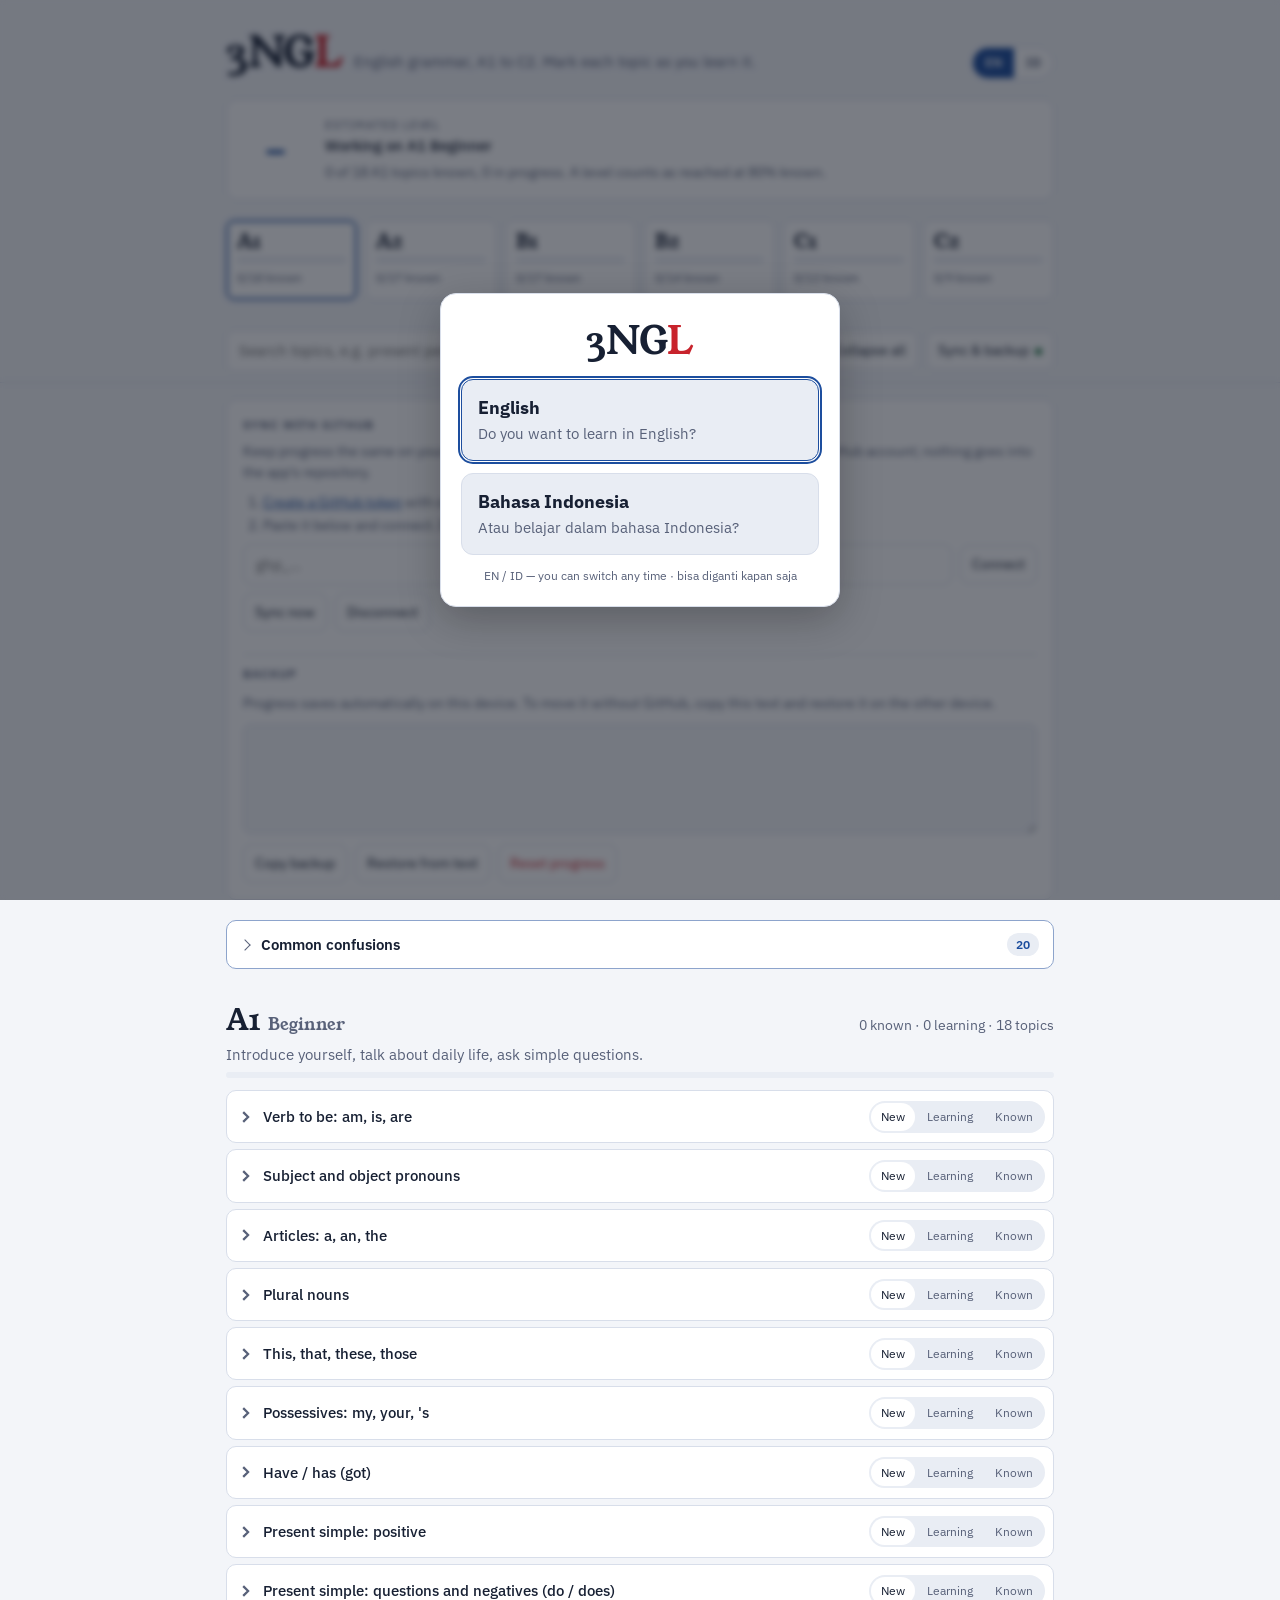
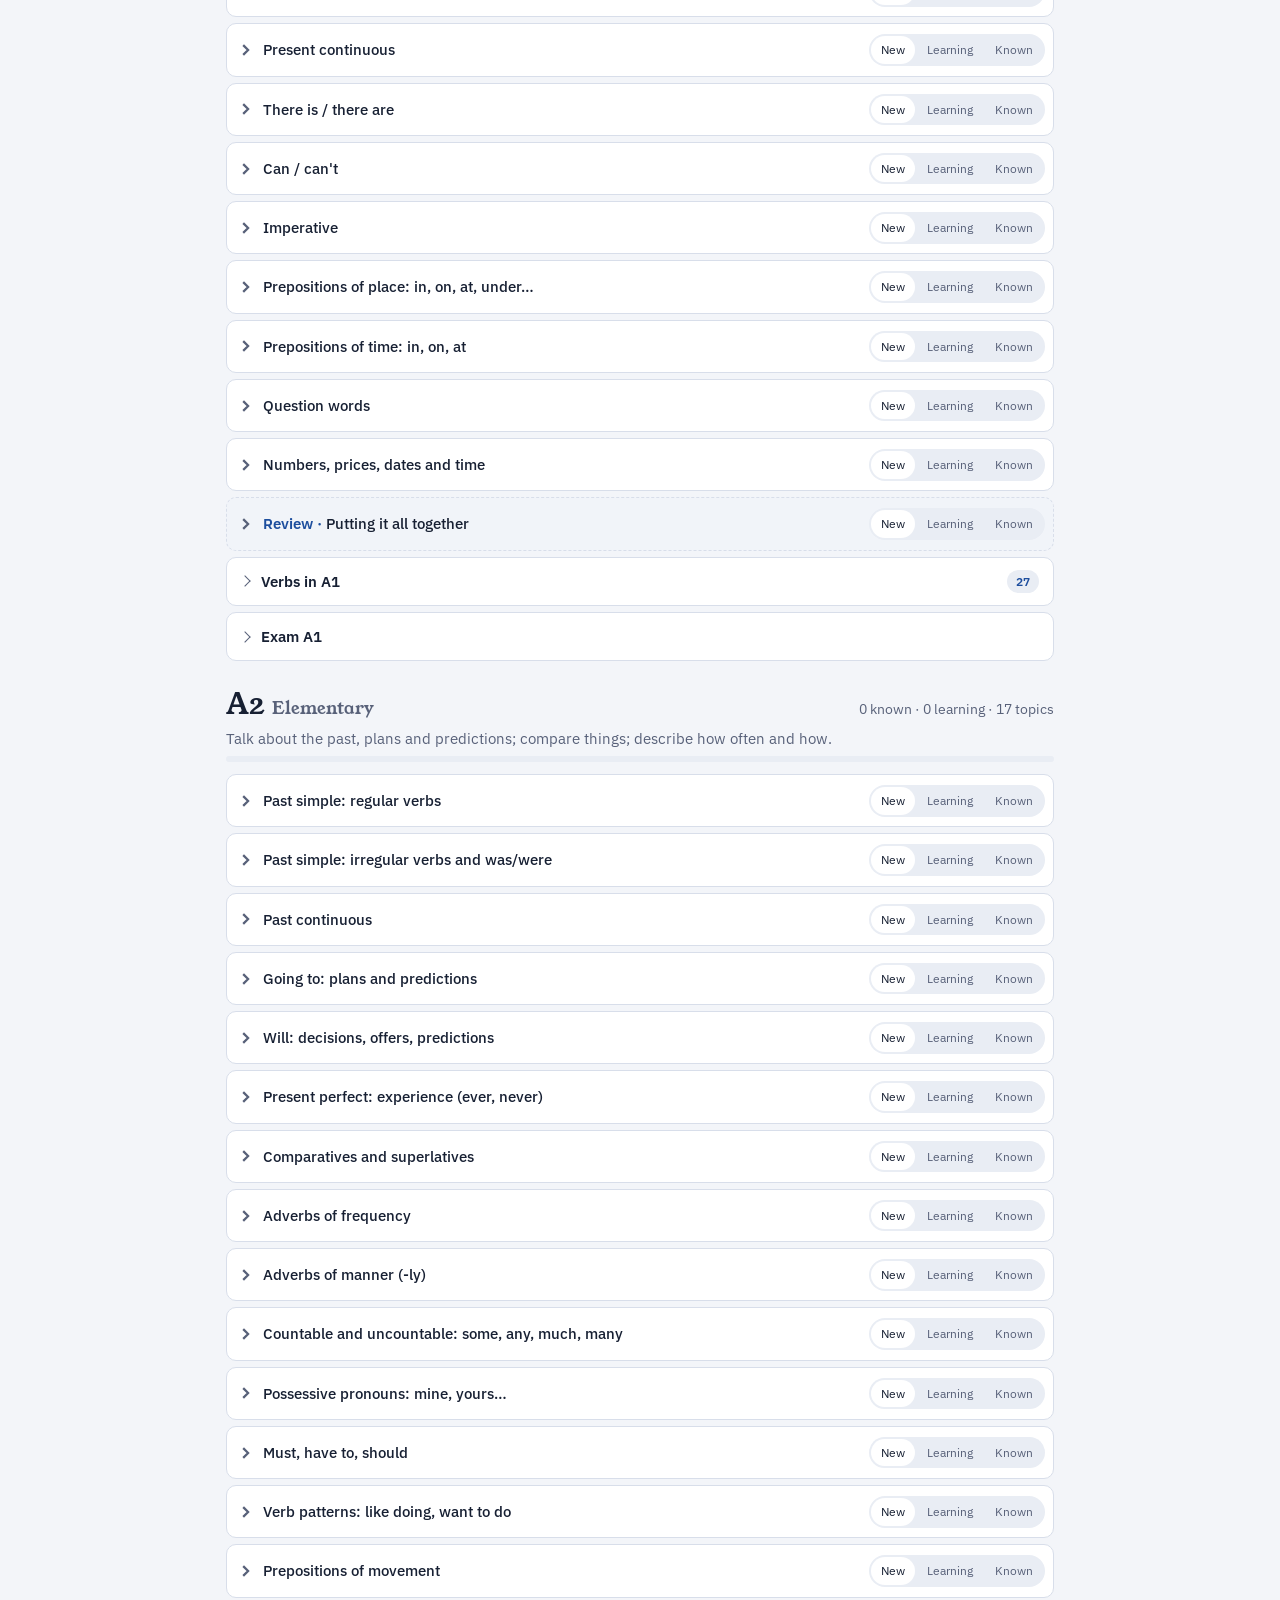
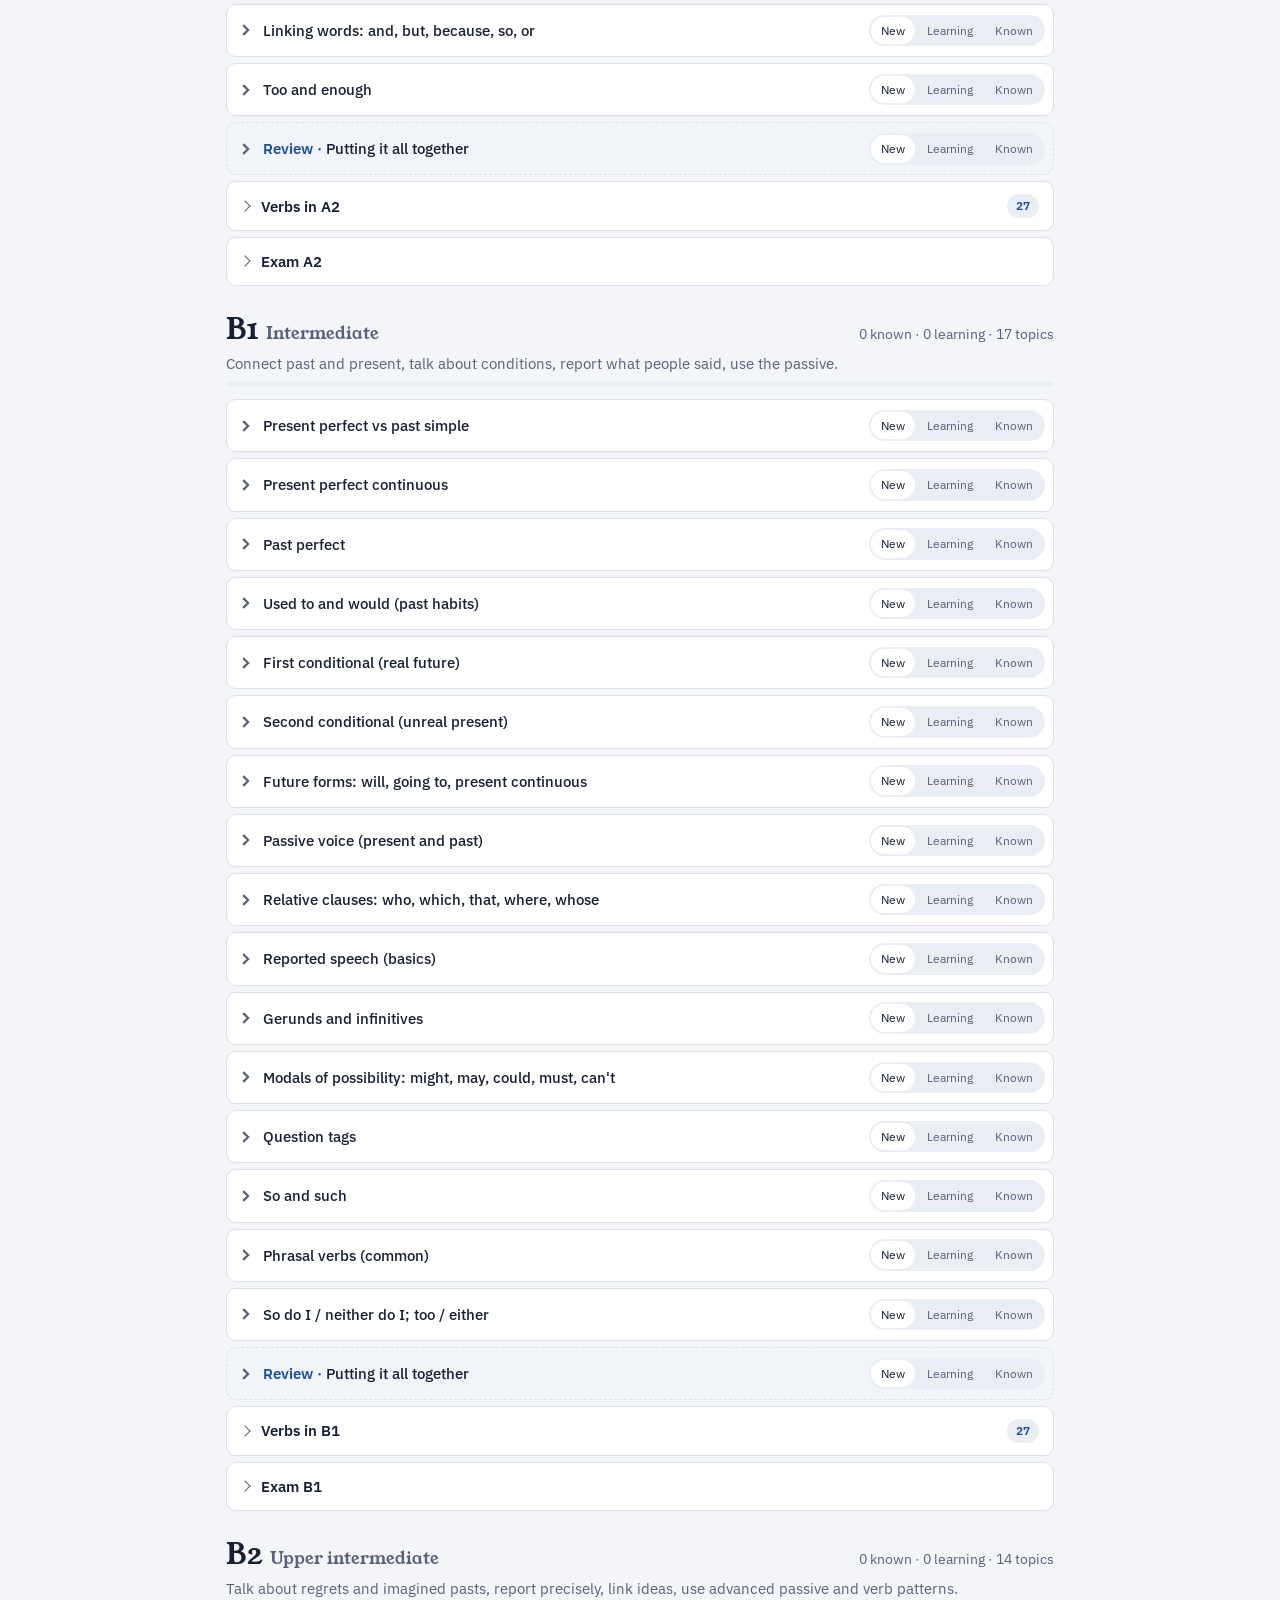
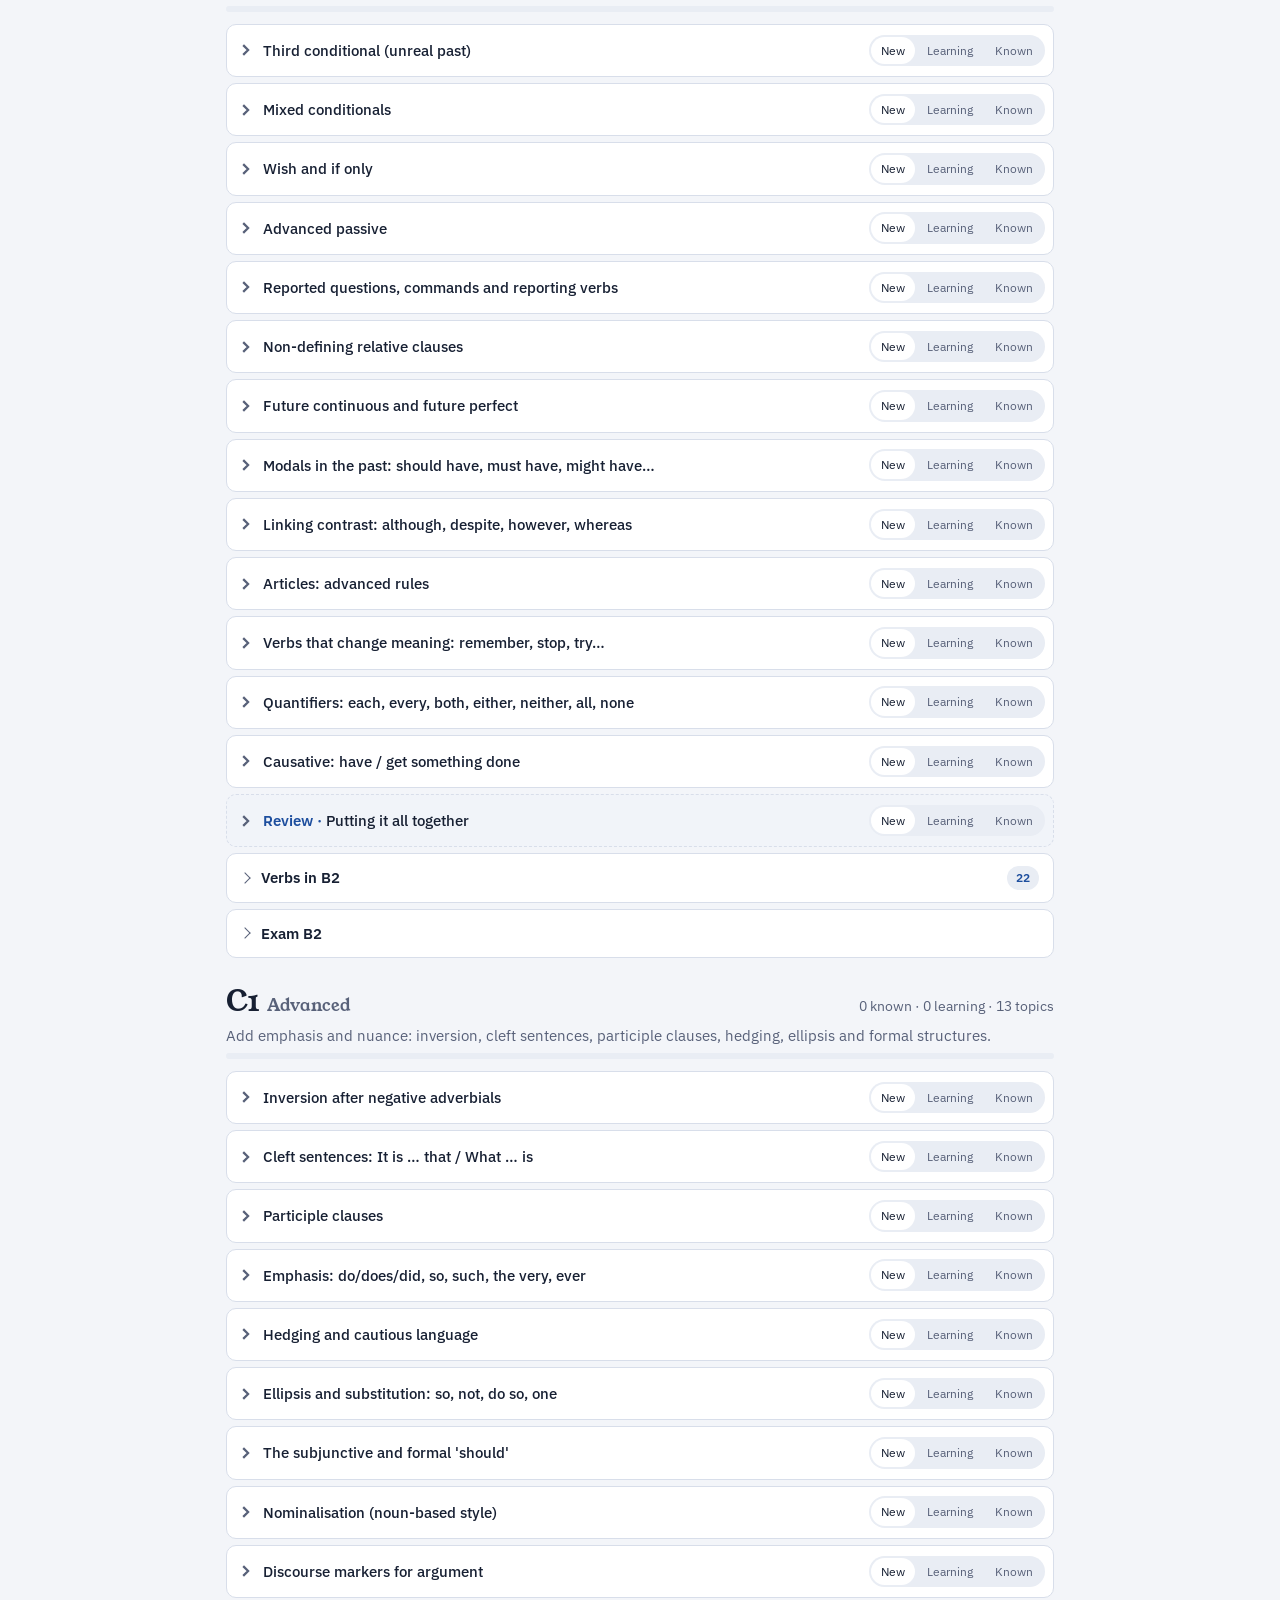
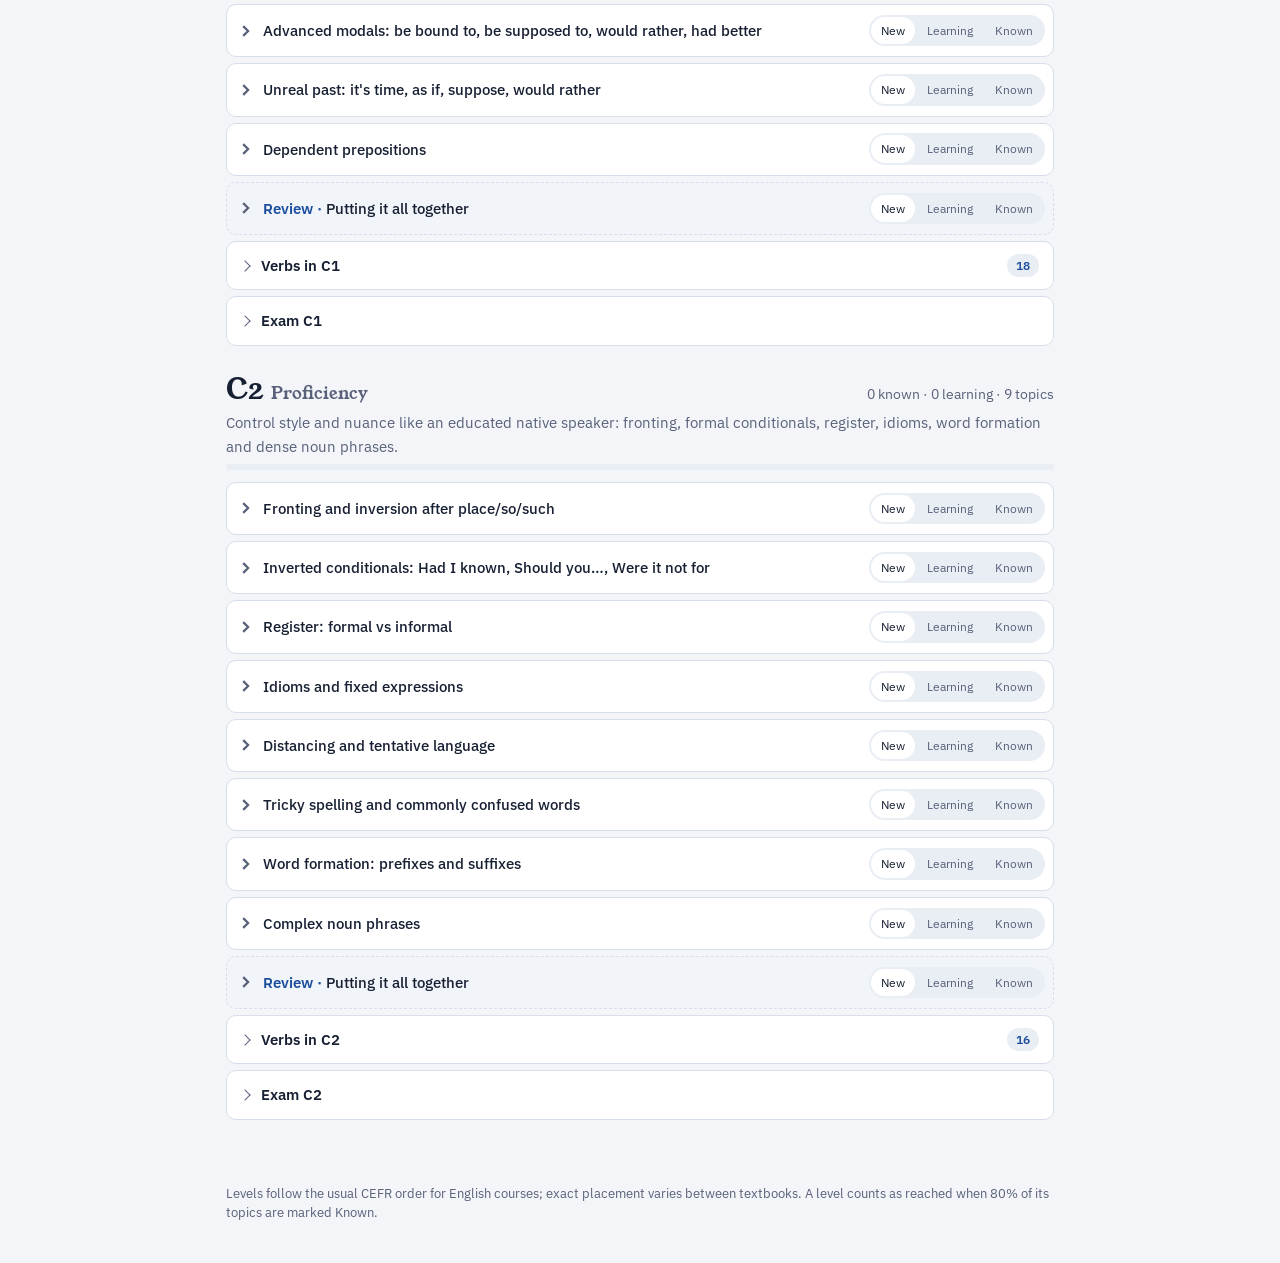
==== 3ngl/index.html @ bb5e3f08 "3NGL: home button, first-visit language choice Co-Authored-By: Claude Opus 5.5 <noreply@anthropic.co" ====
<!doctype html>
<html lang="en">
<head>
<meta charset="utf-8">
<meta name="viewport" content="width=device-width, initial-scale=1, viewport-fit=cover">
<title>3NGL</title>
<meta name="claude:viewport-fit-sides" content="cover">
<link rel="preconnect" href="https://fonts.googleapis.com">
<link rel="preconnect" href="https://fonts.gstatic.com" crossorigin>
<link rel="stylesheet" href="https://fonts.googleapis.com/css2?family=IBM+Plex+Mono:wght@400;500&family=IBM+Plex+Sans:wght@400;500;600&family=Young+Serif&display=swap">
<link rel="stylesheet" href="css/style.css">
<link rel="manifest" href="manifest.webmanifest">
<meta name="theme-color" content="#1d4e9e">
<link rel="icon" type="image/png" sizes="192x192" href="icons/icon-192.png">
<link rel="apple-touch-icon" href="icons/apple-touch-icon.png">
</head>
<body>
<!-- PAGE:START (everything up to PAGE:END is reused by tools/build_artifact.py) -->
<header class="wrap masthead">
  <a class="home" id="home" href="../" hidden><svg viewBox="0 0 16 16" aria-hidden="true"><path d="M10 3 5 8l5 5" fill="none" stroke="currentColor" stroke-width="1.8" stroke-linecap="round" stroke-linejoin="round"/></svg><span data-i18n="home">All apps</span></a>
  <div class="brand">
    <h1>3NG<span class="mark">L</span></h1>
    <p data-i18n="tagline">Czech grammar, A1 to C2. Mark each topic as you learn it.</p>
    <div class="lang" role="group" aria-label="Language / Bahasa">
      <button type="button" data-act="lang" data-v="en" aria-pressed="true" title="English">EN</button>
      <button type="button" data-act="lang" data-v="id" aria-pressed="false" title="Bahasa Indonesia">ID</button>
    </div>
  </div>
  <div class="estimate" aria-live="polite">
    <div class="big" id="est-big">–</div>
    <div><div class="label" data-i18n="estimated">Estimated level</div><div class="line" id="est-line"></div></div>
    <div class="sub" id="est-sub" style="color:var(--muted);font-size:.85rem"></div>
  </div>
  <nav class="levels" id="levels" aria-label="Levels"></nav>
</header>

<div class="toolbar">
  <div class="wrap">
    <input class="search" id="search" type="search" placeholder="Search topics, e.g. genitive, aby, půl" data-i18n-ph="search" aria-label="Search">
    <div class="filters" role="group" aria-label="Show">
      <button type="button" data-act="filter" data-v="all" aria-pressed="true" data-i18n="f_all">All</button>
      <button type="button" data-act="filter" data-v="new" aria-pressed="false" data-i18n="f_new">New</button>
      <button type="button" data-act="filter" data-v="learning" aria-pressed="false" data-i18n="f_learning">Learning</button>
      <button type="button" data-act="filter" data-v="known" aria-pressed="false" data-i18n="f_known">Known</button>
    </div>
    <button type="button" class="tool" data-act="expand-all" data-i18n="expand_all">Expand all</button>
    <button type="button" class="tool" data-act="collapse-all" data-i18n="collapse_all">Collapse all</button>
    <button type="button" class="tool" data-act="backup"><span data-i18n="sync_backup">Sync &amp; backup</span><span class="badge" id="sync-badge" hidden title="Syncing with GitHub"></span></button>
  </div>
</div>

<div class="wrap">
  <section class="backup" id="backup" hidden aria-label="Sync and backup">
    <div class="gist" id="gist">
      <h3 data-i18n="gist_h">Sync with GitHub</h3>
      <div id="gist-off">
        <p class="msg" data-i18n="gist_intro">Keep progress the same on your phone and computer. It's saved in a secret gist in your own GitHub account; nothing goes into the app's repository.</p>
        <ol class="msg steps">
          <li data-i18n-html="gist_step1"><a href="https://github.com/settings/tokens/new?scopes=gist&amp;description=C3KO%20sync" target="_blank" rel="noopener">Create a GitHub token</a> with only the <b>gist</b> box ticked, and copy it.</li>
          <li data-i18n="gist_step2">Paste it below and connect. Do this once on each device.</li>
        </ol>
        <div class="row">
          <input class="search" id="gist-token" type="password" autocomplete="off" spellcheck="false" placeholder="ghp_…" aria-label="GitHub token">
          <button type="button" class="tool" data-act="gist-connect" data-i18n="connect">Connect</button>
        </div>
      </div>
      <div id="gist-on" class="row" hidden>
        <button type="button" class="tool" data-act="gist-sync" data-i18n="sync_now">Sync now</button>
        <button type="button" class="tool" data-act="gist-disconnect" data-i18n="disconnect">Disconnect</button>
      </div>
      <p class="msg" id="gist-status" role="status"></p>
    </div>
    <h3 data-i18n="backup_h">Backup</h3>
    <p class="msg" style="margin:0" id="backup-intro">Progress saves automatically on this device. To move it without GitHub, copy this text and restore it on the other device.</p>
    <textarea id="backup-text" aria-label="Backup text" spellcheck="false"></textarea>
    <div class="row">
      <button type="button" class="tool" data-act="copy" data-i18n="copy">Copy backup</button>
      <button type="button" class="tool" data-act="restore" data-i18n="restore">Restore from text</button>
      <button type="button" class="tool danger" data-act="reset" data-i18n="reset">Reset progress</button>
      <span class="msg" id="backup-msg" role="status"></span>
    </div>
  </section>
</div>

<div class="wrap"><section id="faq" aria-label="FAQ"></section></div>

<main class="wrap" id="main"></main>

<button type="button" id="syncfab" class="syncfab" data-act="syncfab" hidden aria-live="polite"></button>

<footer class="wrap" data-i18n="footer">
  Levels follow the usual CEFR order for Czech courses; exact placement varies between textbooks.
  A level counts as reached when 80% of its topics are marked Known.
</footer>
<!-- PAGE:END -->
<script src="js/edition.js"></script>
<script src="js/data.js"></script>
<script src="js/reviews.js"></script>
<script src="js/lang-id.js"></script>
<script src="js/faq.js"></script>
<script src="js/words.js"></script>
<script src="js/exam-a1.js"></script>
<script src="js/exam-a2.js"></script>
<script src="js/exam-b1.js"></script>
<script src="js/exam-b2.js"></script>
<script src="js/exam-c1.js"></script>
<script src="js/exam-c2.js"></script>
<script src="js/app.js"></script>
</body>
</html>
---- 3ngl/css/style.css ----
/* Layout: one reading column; sticky toolbar; level sections stack, topics are rows that expand in place. */
:root {
  --bg: #f3f5f9;
  --surface: #ffffff;
  --surface-2: #e9edf4;
  --ink: #172033;
  --muted: #586179;
  --line: #d8deea;
  --accent: #1d4e9e;
  --hacek: #c8232c;
  --learning: #a76a12;
  --learning-bg: #fbf0dc;
  --known: #26794c;
  --known-bg: #def2e6;
  --font-display: "Young Serif", Georgia, "Times New Roman", serif;
  --font-body: "IBM Plex Sans", system-ui, -apple-system, "Segoe UI", sans-serif;
  --font-mono: "IBM Plex Mono", ui-monospace, "SFMono-Regular", Menlo, monospace;
  --radius: 10px;
  --p0: #1d4e9e; --p1: #b0442c; --p2: #2d7a4f; --p3: #7a4bb0; --p4: #a26a0e;
}
@media (prefers-color-scheme: dark) {
  :root:not([data-theme="light"]) {
    --bg: #0e1320; --surface: #161d2c; --surface-2: #1f2839; --ink: #e5e9f2; --muted: #9aa4b9;
    --line: #2a3448; --accent: #86acf0; --hacek: #f0727a; --learning: #e5b45a; --learning-bg: #3a2e15;
    --known: #63c48f; --known-bg: #173526; --p0: #8db1f2; --p1: #f08a72; --p2: #6fcf98; --p3: #c09cf2; --p4: #e7b45c; color-scheme: dark;
  }
}
:root[data-theme="dark"] {
  --bg: #0e1320; --surface: #161d2c; --surface-2: #1f2839; --ink: #e5e9f2; --muted: #9aa4b9;
  --line: #2a3448; --accent: #86acf0; --hacek: #f0727a; --learning: #e5b45a; --learning-bg: #3a2e15;
  --known: #63c48f; --known-bg: #173526; --p0: #8db1f2; --p1: #f08a72; --p2: #6fcf98; --p3: #c09cf2; --p4: #e7b45c; color-scheme: dark;
}

* { box-sizing: border-box; }
body {
  margin: 0;
  background: var(--bg);
  color: var(--ink);
  font: 15px/1.55 var(--font-body);
  -webkit-font-smoothing: antialiased;
}
body::before {
  content: ""; position: fixed; inset: 0 0 auto; height: env(safe-area-inset-top, 0px);
  z-index: 10; background: var(--bg);
}
.wrap {
  max-width: 860px;
  margin: 0 auto;
  padding-left: max(16px, env(safe-area-inset-left, 0px));
  padding-right: max(16px, env(safe-area-inset-right, 0px));
}
button, input, textarea { font: inherit; color: inherit; }
button { cursor: pointer; }
:focus-visible { outline: 2px solid var(--accent); outline-offset: 2px; }

/* Header */
.masthead { padding-block: 32px 20px; display: grid; gap: 20px; }
.brand { display: flex; align-items: baseline; gap: 12px; flex-wrap: wrap; }
.brand h1 {
  font-family: var(--font-display); font-weight: 400; font-size: 2.6rem; line-height: 1; margin: 0;
  letter-spacing: -0.01em;
}
.brand h1 .mark { color: var(--hacek); }
.brand p { margin: 0; color: var(--muted); }

.estimate {
  display: grid; grid-template-columns: auto 1fr; gap: 4px 20px; align-items: center;
  background: var(--surface); border: 1px solid var(--line); border-radius: var(--radius); padding: 16px 18px;
}
.estimate .big {
  grid-row: span 2; font-family: var(--font-display); font-size: 2.6rem; line-height: 1; color: var(--accent);
  min-width: 2.4ch; text-align: center;
}
.estimate .label { font-size: 0.75rem; text-transform: uppercase; letter-spacing: 0.08em; color: var(--muted); }
.estimate .line { font-weight: 500; }

.levels { display: grid; grid-template-columns: repeat(6, minmax(0, 1fr)); gap: 8px; }
.chip {
  display: grid; gap: 6px; padding: 10px 10px 12px; text-decoration: none; color: inherit;
  background: var(--surface); border: 1px solid var(--line); border-radius: 8px;
}
.chip:hover { border-color: var(--accent); }
.chip b { font-family: var(--font-display); font-weight: 400; font-size: 1.25rem; line-height: 1; }
.chip small { color: var(--muted); font-size: 0.75rem; font-variant-numeric: tabular-nums; }
.chip.current { border-color: var(--accent); box-shadow: inset 0 0 0 1px var(--accent); }

.bar { display: flex; height: 6px; border-radius: 3px; overflow: hidden; background: var(--surface-2); }
.bar i { display: block; height: 100%; }
.bar .k { background: var(--known); }
.bar .l { background: var(--learning); }

/* Toolbar */
.toolbar {
  position: sticky; top: env(safe-area-inset-top, 0px); z-index: 5; background: var(--bg);
  padding-block: 10px; border-bottom: 1px solid var(--line);
}
.toolbar .wrap { display: flex; gap: 8px; flex-wrap: wrap; align-items: center; }
.search {
  flex: 1 1 200px; min-width: 0; padding: 8px 12px; border: 1px solid var(--line); border-radius: 8px;
  background: var(--surface);
}
.filters { display: flex; border: 1px solid var(--line); border-radius: 8px; overflow: hidden; background: var(--surface); }
.filters button { border: 0; background: none; padding: 8px 11px; font-size: 0.85rem; color: var(--muted); }
.filters button[aria-pressed="true"] { background: var(--accent); color: var(--bg); }
.tool {
  border: 1px solid var(--line); background: var(--surface); border-radius: 8px; padding: 8px 11px; font-size: 0.85rem;
}
.tool:hover { border-color: var(--accent); }

/* Backup panel */
.backup {
  margin-top: 16px; background: var(--surface); border: 1px solid var(--line); border-radius: var(--radius);
  padding: 16px; display: grid; gap: 10px;
}
.backup textarea {
  width: 100%; min-height: 110px; font: 12px/1.4 var(--font-mono); padding: 10px; border-radius: 8px;
  border: 1px solid var(--line); background: var(--bg); resize: vertical;
}
.backup .row { display: flex; gap: 8px; flex-wrap: wrap; align-items: center; }
.backup .msg { color: var(--muted); font-size: 0.85rem; }
.danger { color: var(--hacek); }
.backup h3 {
  margin: 0; font-size: 0.72rem; letter-spacing: 0.08em; text-transform: uppercase; color: var(--muted); font-weight: 600;
}
.gist { display: grid; gap: 8px; padding-bottom: 14px; border-bottom: 1px solid var(--line); }
.gist #gist-off { display: grid; gap: 8px; }
.gist #gist-off[hidden] { display: none; }
.gist p { margin: 0; }
.gist .search { flex: 1 1 220px; }
.steps { margin: 0; padding-left: 20px; display: grid; gap: 2px; }
.steps a { color: var(--accent); }
.badge {
  display: inline-block; width: 7px; height: 7px; border-radius: 50%; background: var(--known);
  margin-left: 6px; vertical-align: middle;
}

/* Level sections */
main { padding-block: 8px 64px; }
.level { padding-top: 28px; scroll-margin-top: 70px; }
.level-head { display: grid; gap: 6px; margin-bottom: 12px; }
.level-head .title { display: flex; align-items: baseline; gap: 10px; flex-wrap: wrap; }
.level-head h2 { font-family: var(--font-display); font-weight: 400; font-size: 1.8rem; margin: 0; line-height: 1.1; }
.level-head h2 span { color: var(--muted); font-size: 1.05rem; }
.level-head .count { margin-left: auto; color: var(--muted); font-size: 0.85rem; font-variant-numeric: tabular-nums; }
.level-head p { margin: 0; color: var(--muted); }

.topics { list-style: none; margin: 0; padding: 0; display: grid; gap: 6px; }
.topic { background: var(--surface); border: 1px solid var(--line); border-radius: var(--radius); }
.topic[data-s="1"] { border-left: 3px solid var(--learning); }
.topic[data-s="2"] { border-left: 3px solid var(--known); }
.topic-row { display: flex; align-items: center; gap: 8px; padding: 6px 8px 6px 4px; flex-wrap: wrap; }
.expand {
  flex: 1 1 260px; min-width: 0; display: flex; align-items: center; gap: 10px; text-align: left;
  background: none; border: 0; padding: 8px 8px; font-weight: 500;
}
.expand .chev { flex: none; width: 14px; color: var(--muted); transition: transform .15s; }
.expand[aria-expanded="true"] .chev { transform: rotate(90deg); }
.expand .t { min-width: 0; }
.has-note { color: var(--accent); font-size: 0.75rem; font-weight: 400; margin-left: 6px; }

.status { display: flex; gap: 2px; background: var(--surface-2); border-radius: 999px; padding: 2px; margin-left: auto; }
.status button {
  border: 0; background: none; border-radius: 999px; padding: 4px 10px; font-size: 0.78rem; color: var(--muted);
}
.status button[aria-pressed="true"][data-v="0"] { background: var(--surface); color: var(--ink); }
.status button[aria-pressed="true"][data-v="1"] { background: var(--learning-bg); color: var(--learning); font-weight: 600; }
.status button[aria-pressed="true"][data-v="2"] { background: var(--known-bg); color: var(--known); font-weight: 600; }

.panel { padding: 4px 18px 18px 40px; display: grid; gap: 14px; }
.panel h3 {
  margin: 0 0 4px; font-size: 0.72rem; letter-spacing: 0.08em; text-transform: uppercase; color: var(--muted); font-weight: 600;
}
.panel p { margin: 0; max-width: 65ch; }
.pattern {
  margin: 0; padding: 12px 14px; background: var(--surface-2); border-radius: 8px; overflow-x: auto;
  font: 13px/1.6 var(--font-mono); white-space: pre;
}
.patterns { display: grid; gap: 14px; }
.ptable { margin: 0; display: grid; gap: 6px; min-width: 0; }
.ptable figcaption {
  font-size: 0.72rem; letter-spacing: 0.08em; text-transform: uppercase; color: var(--muted); font-weight: 600;
}
.ptable .scroll { overflow-x: auto; border: 1px solid var(--line); border-radius: 8px; }
.ptable table { border-collapse: collapse; width: 100%; font-size: 0.92rem; }
.ptable thead th {
  background: var(--surface-2); text-align: left; font-weight: 600; font-size: 0.78rem; color: var(--muted);
  padding: 8px 12px; white-space: nowrap;
}
.ptable tbody th, .ptable td { padding: 8px 12px; text-align: left; vertical-align: top; border-top: 1px solid var(--line); }
.ptable tbody th { font-weight: 500; color: var(--muted); white-space: nowrap; }
.ptable tbody tr:nth-child(even) { background: color-mix(in srgb, var(--surface-2) 45%, transparent); }
.ptable .end {
  color: var(--hacek); font-weight: 700; background: color-mix(in srgb, var(--hacek) 10%, transparent);
  border-radius: 3px; padding: 0 1px;
}
.ptable .arr { color: var(--muted); padding: 0 2px; }
.sr { position: absolute; width: 1px; height: 1px; overflow: hidden; clip: rect(0 0 0 0); white-space: nowrap; }
.pnote { margin: 0; color: var(--muted); font-size: 0.85rem; }
.examples { display: grid; grid-template-columns: minmax(0, 1fr) minmax(0, 1fr); gap: 4px 18px; margin: 0; }
.examples dt { font-weight: 600; }
.examples dd { margin: 0; color: var(--muted); }
.tip { border-left: 3px solid var(--hacek); padding: 2px 0 2px 12px; max-width: 65ch; }
.notes textarea {
  width: 100%; min-height: 70px; padding: 10px; border-radius: 8px; border: 1px solid var(--line);
  background: var(--bg); resize: vertical;
}
.empty { color: var(--muted); padding: 24px 0; }
footer { color: var(--muted); font-size: 0.8rem; padding-block: 0 40px; }

@media (max-width: 640px) {
  .brand h1 { font-size: 2.1rem; }
  .levels { grid-template-columns: repeat(3, minmax(0, 1fr)); }
  .panel { padding: 4px 14px 16px; }
  .examples { grid-template-columns: 1fr; }
  .examples dd { margin-bottom: 8px; }
  .status { margin-left: 30px; }
}
@media (prefers-reduced-motion: reduce) { * { transition: none !important; } }

/* Review lessons */
.topic { scroll-margin-top: 72px; }
.topic.review { background: color-mix(in srgb, var(--accent) 6%, var(--surface)); border-style: dashed; }
.topic.review .rv { color: var(--accent); font-weight: 600; }
.sentences { list-style: none; margin: 0; padding: 0; display: grid; gap: 18px; counter-reset: sent; }
.sentence {
  counter-increment: sent; display: grid; gap: 8px; padding: 14px 16px; border: 1px solid var(--line);
  border-radius: 8px; background: var(--surface);
}
.sentence .line { margin: 0; font-size: 1.15rem; line-height: 2; font-weight: 500; }
.sentence .line::before { content: counter(sent) ". "; color: var(--muted); font-weight: 400; font-size: 0.95rem; }
.sentence .en { margin: -4px 0 4px; color: var(--muted); font-style: italic; }
.part { border-bottom: 3px solid currentColor; padding-bottom: 1px; white-space: nowrap; }
.part sup { font-size: 0.62rem; font-weight: 700; margin-left: 2px; }
.c0 { --pc: var(--p0); } .c1 { --pc: var(--p1); } .c2 { --pc: var(--p2); } .c3 { --pc: var(--p3); } .c4 { --pc: var(--p4); }
.part { color: var(--pc); }
.parts { list-style: none; margin: 0; padding: 0; display: grid; gap: 6px; }
.parts li { display: grid; grid-template-columns: 24px minmax(0, 1fr); gap: 10px; align-items: start; }
.parts .num {
  width: 22px; height: 22px; border-radius: 50%; background: var(--pc); color: var(--surface);
  display: grid; place-items: center; font-size: 0.72rem; font-weight: 700; margin-top: 1px;
}
.parts .pt { display: flex; flex-wrap: wrap; gap: 2px 10px; align-items: baseline; min-width: 0; }
.parts .pt b { color: var(--pc); }
.parts .pt span { color: var(--ink); }
.goto {
  border: 0; background: none; padding: 0; color: var(--accent); font-size: 0.82rem;
  text-decoration: underline; text-underline-offset: 2px;
}
@media (max-width: 640px) { .part { white-space: normal; } }

/* Language switch */
.brand .lang { margin-left: auto; display: flex; border: 1px solid var(--line); border-radius: 999px; overflow: hidden; background: var(--surface); }
.brand .lang button { border: 0; background: none; padding: 5px 12px; font-size: 0.8rem; font-weight: 600; color: var(--muted); }
.brand .lang button[aria-pressed="true"] { background: var(--accent); color: var(--bg); }
@media (max-width: 640px) {
  .toolbar { position: static; }
  .topic { scroll-margin-top: 8px; }
  .level { scroll-margin-top: 8px; }
}

/* Extras: FAQ, words, exam (collapsible boxes) */
#faq { margin-top: 20px; }
.extras { display: grid; gap: 6px; margin-top: 6px; }
.xbox { background: var(--surface); border: 1px solid var(--line); border-radius: var(--radius); }
.xbox > summary {
  list-style: none; cursor: pointer; display: flex; align-items: center; gap: 10px; padding: 12px 14px; font-weight: 600;
}
.xbox > summary::-webkit-details-marker { display: none; }
.xbox > summary::before {
  content: ""; width: 7px; height: 7px; border-right: 1.6px solid var(--muted); border-bottom: 1.6px solid var(--muted);
  transform: rotate(-45deg); transition: transform .15s; flex: none; margin-right: 2px;
}
.xbox[open] > summary::before { transform: rotate(45deg); }
.xbox .xt { min-width: 0; }
.xbox .xn {
  margin-left: auto; font-size: 0.78rem; font-weight: 600; color: var(--accent); background: var(--surface-2);
  border-radius: 999px; padding: 2px 9px; font-variant-numeric: tabular-nums;
}
.xbox > :not(summary) { margin-left: 16px; margin-right: 16px; }
.xbox > :last-child { margin-bottom: 16px; }
.xintro { color: var(--muted); font-size: 0.88rem; margin: 0 0 10px; max-width: 70ch; }
.faqbox { border-color: color-mix(in srgb, var(--accent) 40%, var(--line)); }
.faq-item { border-top: 1px solid var(--line); }
.faq-item > summary { cursor: pointer; padding: 10px 0; font-weight: 500; }
.faq-body { display: grid; gap: 8px; padding-bottom: 12px; }
.faq-body p { margin: 0; max-width: 70ch; }
.faq-ex { list-style: none; margin: 0; padding: 0; display: grid; gap: 6px; }
.faq-ex li { display: grid; gap: 2px; padding: 8px 12px; background: var(--surface-2); border-radius: 8px; }
.faq-ex b { font-weight: 600; }
.faq-ex b .end, .faq-body .end {
  color: var(--hacek); font-weight: 700; background: color-mix(in srgb, var(--hacek) 10%, transparent); border-radius: 3px; padding: 0 1px;
}
.faq-ex span { color: var(--muted); font-size: 0.88rem; }
.faq-links { margin: 0; font-size: 0.85rem; color: var(--muted); }
.wgroup { margin-bottom: 14px; }
.wgroup .wg { font-family: var(--font-display); font-weight: 400; font-size: 1.25rem; margin: 6px 0 4px; }
.wgroup h4 { margin: 8px 0 6px; font-size: 0.72rem; letter-spacing: 0.08em; text-transform: uppercase; color: var(--muted); }
.scroll { overflow-x: auto; }
table.words { border-collapse: collapse; width: 100%; font-size: 0.88rem; border: 1px solid var(--line); border-radius: 8px; }
table.words th, table.words td { text-align: left; padding: 6px 10px; border-top: 1px solid var(--line); vertical-align: top; }
table.words thead th { background: var(--surface-2); color: var(--muted); font-size: 0.75rem; font-weight: 600; white-space: nowrap; border-top: 0; }
table.words tbody th { font-weight: 600; white-space: nowrap; }
table.words td:nth-child(2), table.words td:nth-child(3), table.words td:nth-child(4) { white-space: nowrap; }
table.words .wnote { color: var(--muted); font-size: 0.82rem; }
.tool.primary { background: var(--accent); color: var(--bg); border-color: var(--accent); font-weight: 600; }
.questions { margin: 0 0 12px; padding: 0; list-style: none; display: grid; gap: 10px; counter-reset: q; }
.question { counter-increment: q; border: 1px solid var(--line); border-radius: 8px; padding: 12px 14px; display: grid; gap: 6px; }
.question.right { border-color: var(--known); }
.question.wrong { border-color: var(--hacek); }
.question .ask { margin: 0; font-size: 0.78rem; color: var(--muted); }
.question .ask::before { content: counter(q) ". "; font-weight: 700; color: var(--ink); }
.question .prompt { margin: 0; font-size: 1.05rem; font-weight: 500; }
.blank { color: var(--accent); font-weight: 700; letter-spacing: 1px; }
.opts { display: flex; flex-wrap: wrap; gap: 6px; }
.opt {
  border: 1px solid var(--line); background: var(--bg); border-radius: 8px; padding: 7px 12px; text-align: left; min-width: 0;
}
.opt:hover:not(:disabled) { border-color: var(--accent); }
.opt[aria-pressed="true"] { border-color: var(--accent); background: color-mix(in srgb, var(--accent) 14%, var(--surface)); font-weight: 600; }
.opt:disabled { cursor: default; opacity: 1; }
.opt.is-answer { border-color: var(--known); background: var(--known-bg); color: var(--known); font-weight: 600; }
.opt.is-wrong { border-color: var(--hacek); text-decoration: line-through; }
.qfoot { margin: 0; font-size: 0.82rem; color: var(--muted); }
.exam-foot { display: flex; align-items: center; justify-content: space-between; gap: 10px; flex-wrap: wrap; }
.exam-foot .xintro { margin: 0; }
.exam-result { border-radius: 8px; padding: 12px 14px; background: var(--surface-2); margin-bottom: 12px; display: grid; gap: 6px; justify-items: start; }
.exam-result .score { margin: 0; font-family: var(--font-display); font-size: 1.5rem; }
.question .prompt .end { color: var(--hacek); background: color-mix(in srgb, var(--hacek) 10%, transparent); border-radius: 3px; padding: 0 2px; }
.exam-clock { font-variant-numeric: tabular-nums; font-weight: 600; color: var(--ink); }
.exam-time { margin: 0; }
.qtime { font-variant-numeric: tabular-nums; }
.qtime.slow { color: var(--learning); font-weight: 600; }

/* Sync status indicator (quiet; shows only while saving or when there is a problem) */
.syncfab {
  position: fixed; z-index: 20;
  right: calc(16px + env(safe-area-inset-right, 0px)); bottom: calc(16px + env(safe-area-inset-bottom, 0px));
  display: flex; align-items: center; gap: 6px; padding: 7px 12px; border-radius: 999px;
  border: 1px solid var(--line); background: var(--surface); color: var(--muted);
  font-size: 0.8rem; font-weight: 600; box-shadow: 0 4px 14px rgba(0, 0, 0, 0.12);
}
.syncfab .fi { width: 1em; text-align: center; }
.syncfab[data-ph="ok"] { color: var(--known); border-color: var(--known); }
.syncfab[data-ph="offline"] { color: var(--learning); border-color: var(--learning); }
.syncfab[data-ph="error"] { color: var(--hacek); border-color: var(--hacek); }
.syncfab[data-ph="syncing"] .fi { animation: spin 1s linear infinite; display: inline-block; }
@keyframes spin { to { transform: rotate(360deg); } }
@media (prefers-reduced-motion: reduce) { .syncfab[data-ph="syncing"] .fi { animation: none; } }
.syncfab[hidden] { display: none; }
.sentence .en:empty { display: none; }

/* back to the app list (L4NG) */
.home { justify-self: start; display: inline-flex; align-items: center; gap: 6px; font-size: .85rem; font-weight: 600; color: var(--muted); text-decoration: none; padding: 4px 12px 4px 8px; border: 1px solid var(--line); border-radius: 999px; background: var(--surface); }
.home:hover, .home:focus-visible { color: var(--accent); border-color: var(--accent); outline: none; }
.home[hidden] { display: none; }
.home svg { width: 14px; height: 14px; }
/* first-visit language choice */
.langpick { position: fixed; inset: 0; z-index: 100; display: grid; place-items: center; padding: 16px; background: rgba(14, 19, 32, .55); backdrop-filter: blur(3px); }
.langpick-box { width: 100%; max-width: 400px; display: grid; gap: 12px; padding: 28px 20px 20px; background: var(--surface); color: var(--ink); border: 1px solid var(--line); border-radius: 16px; box-shadow: 0 12px 40px rgba(0, 0, 0, .25); }
.langpick-box h2 { margin: 0 0 6px; text-align: center; font-family: "Young Serif", Georgia, serif; font-weight: 400; font-size: 2.4rem; line-height: 1; }
.langpick-box h2 .mark { color: var(--hacek); }
.langpick-box button { display: grid; gap: 2px; padding: 14px 16px; text-align: left; font: inherit; color: var(--ink); background: var(--surface-2); border: 1px solid var(--line); border-radius: 12px; cursor: pointer; }
.langpick-box button:hover, .langpick-box button:focus-visible { border-color: var(--accent); outline: 2px solid var(--accent); outline-offset: 1px; }
.langpick-box button b { font-size: 1.1rem; }
.langpick-box button span { color: var(--muted); font-size: .92rem; }
.langpick-box p { margin: 0; text-align: center; color: var(--muted); font-size: .75rem; }
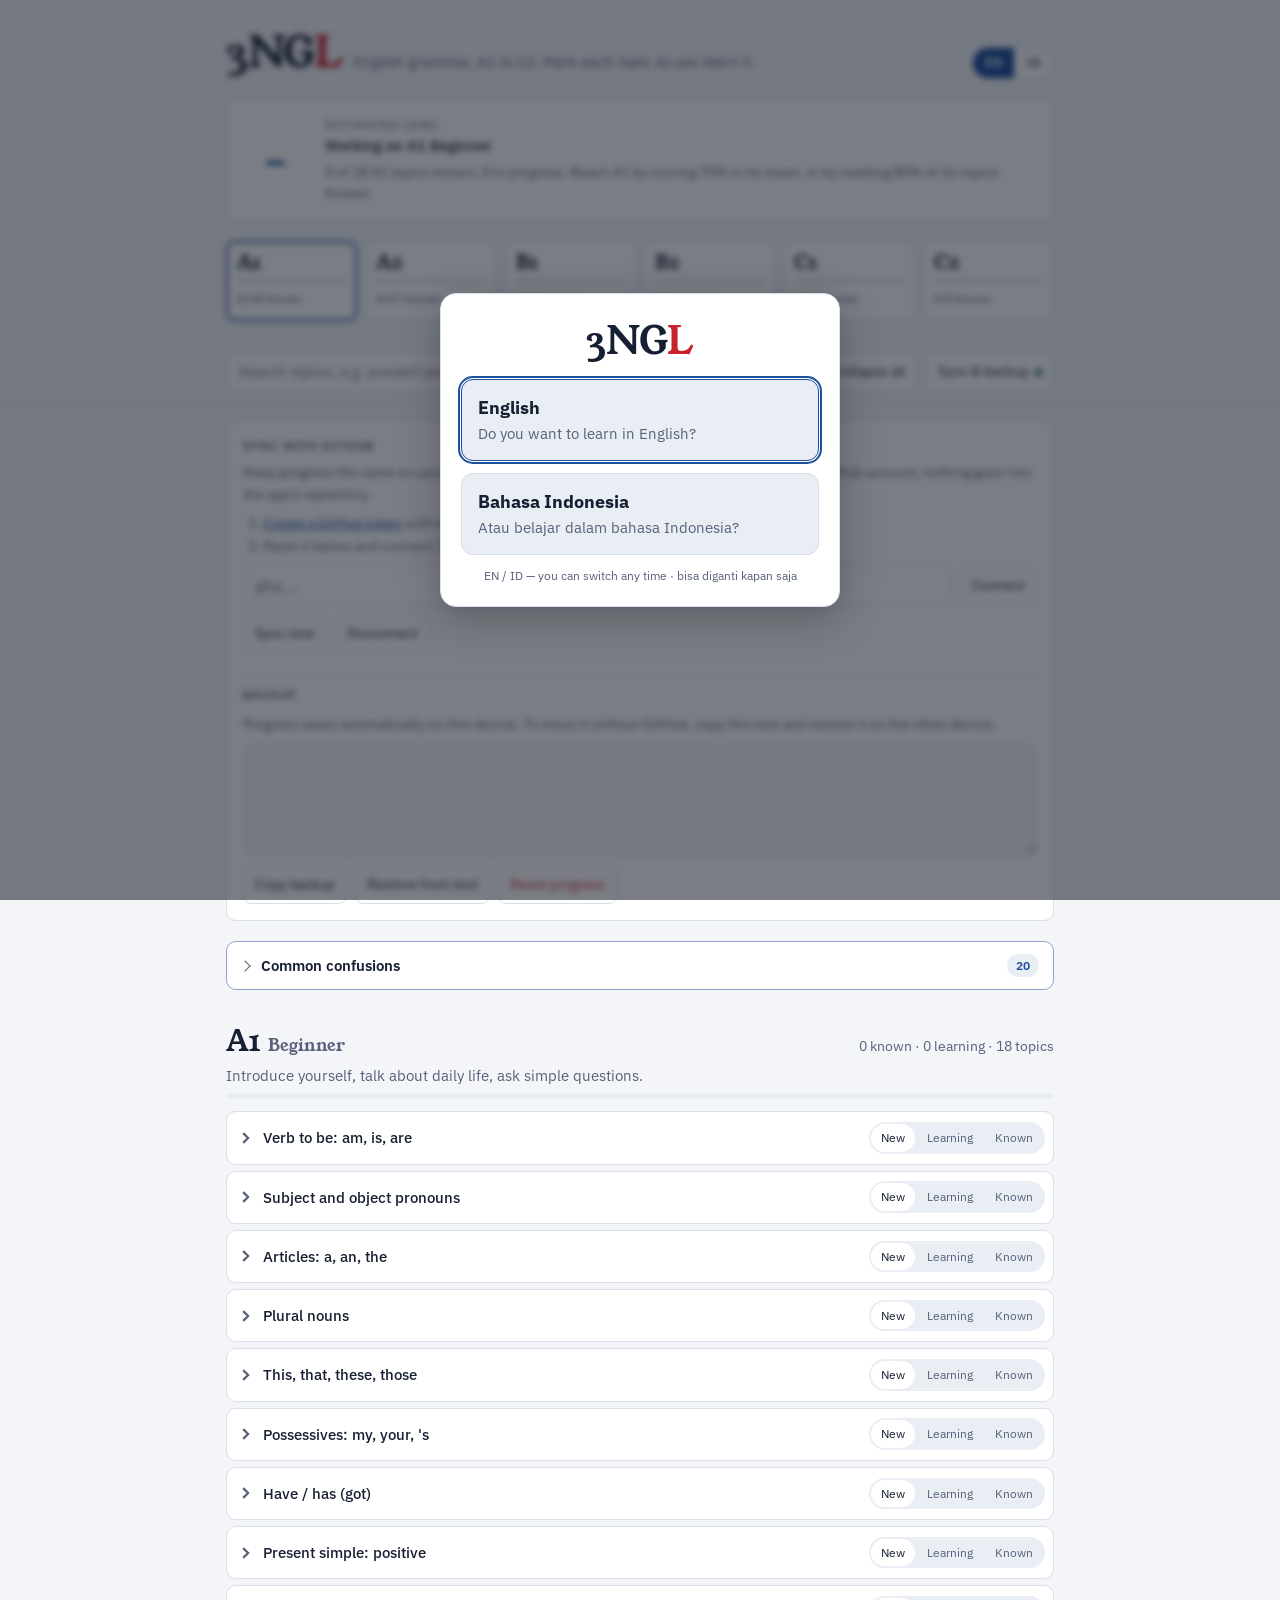
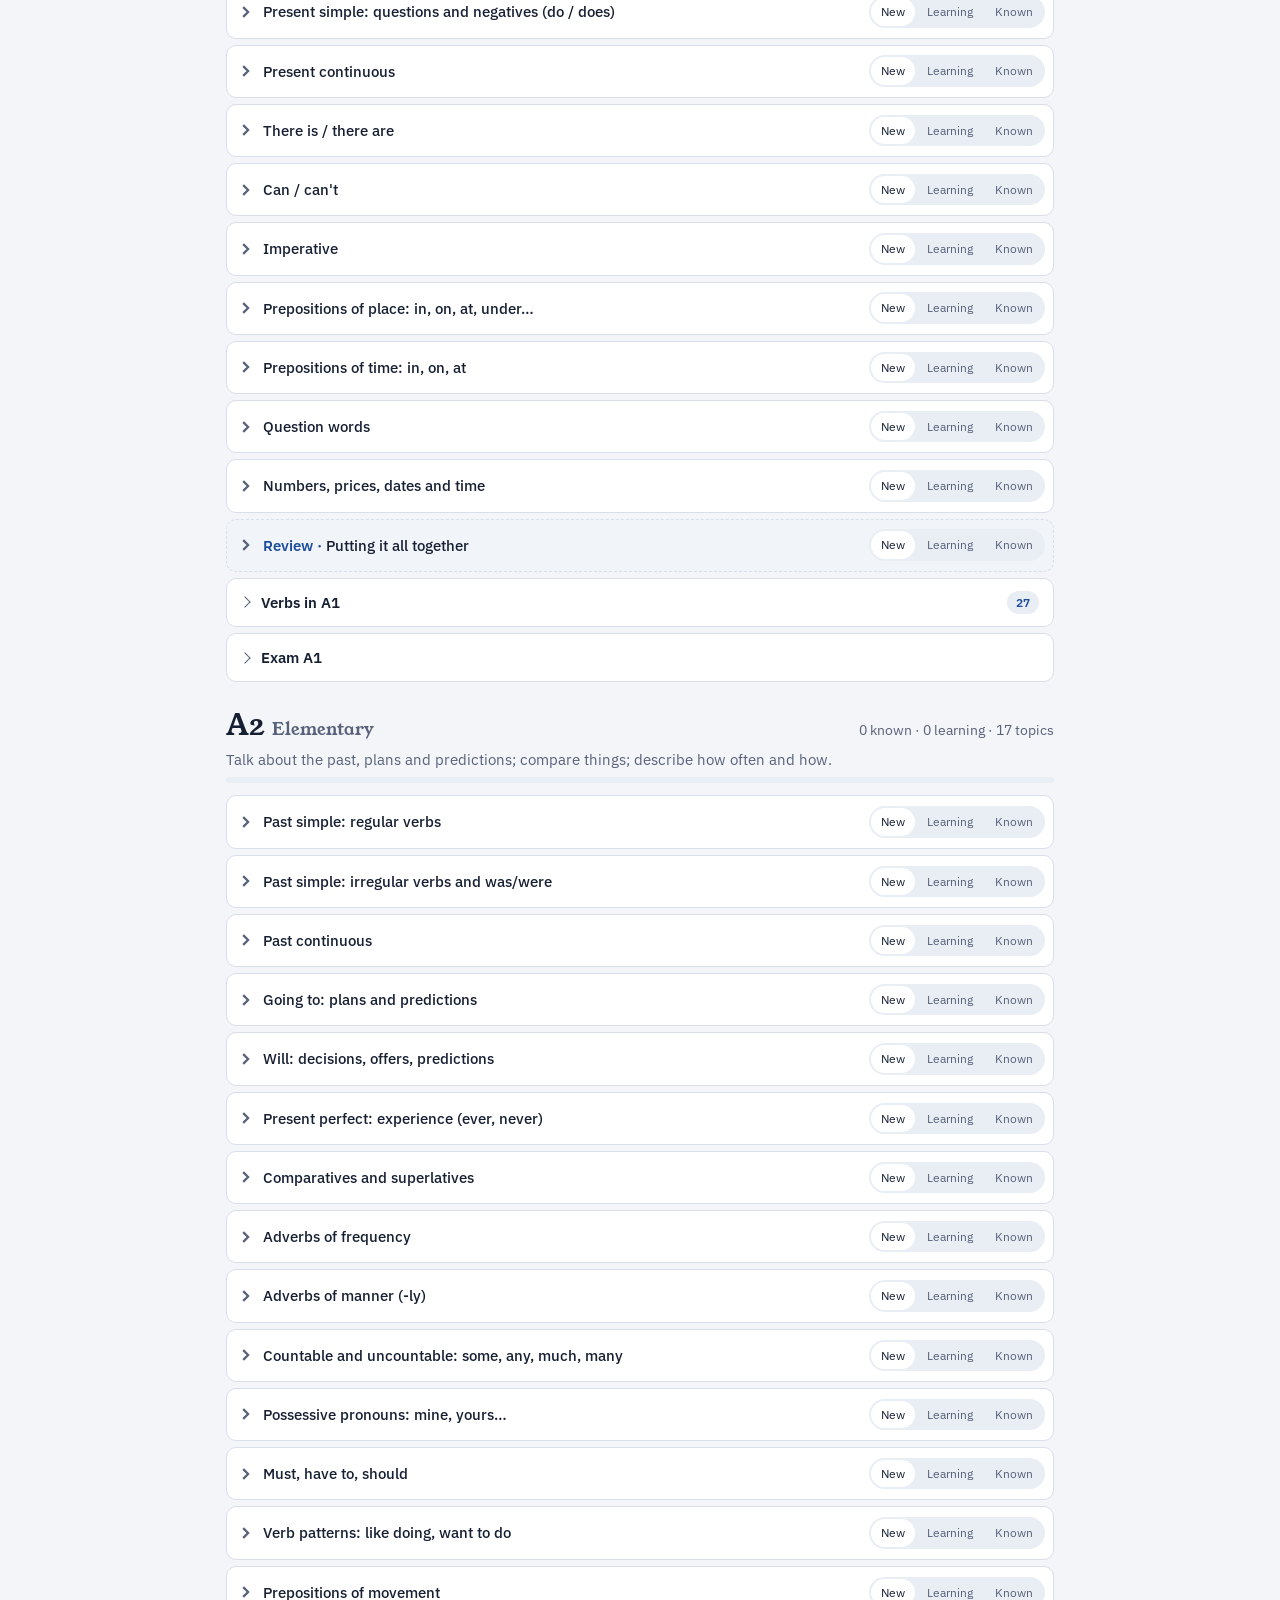
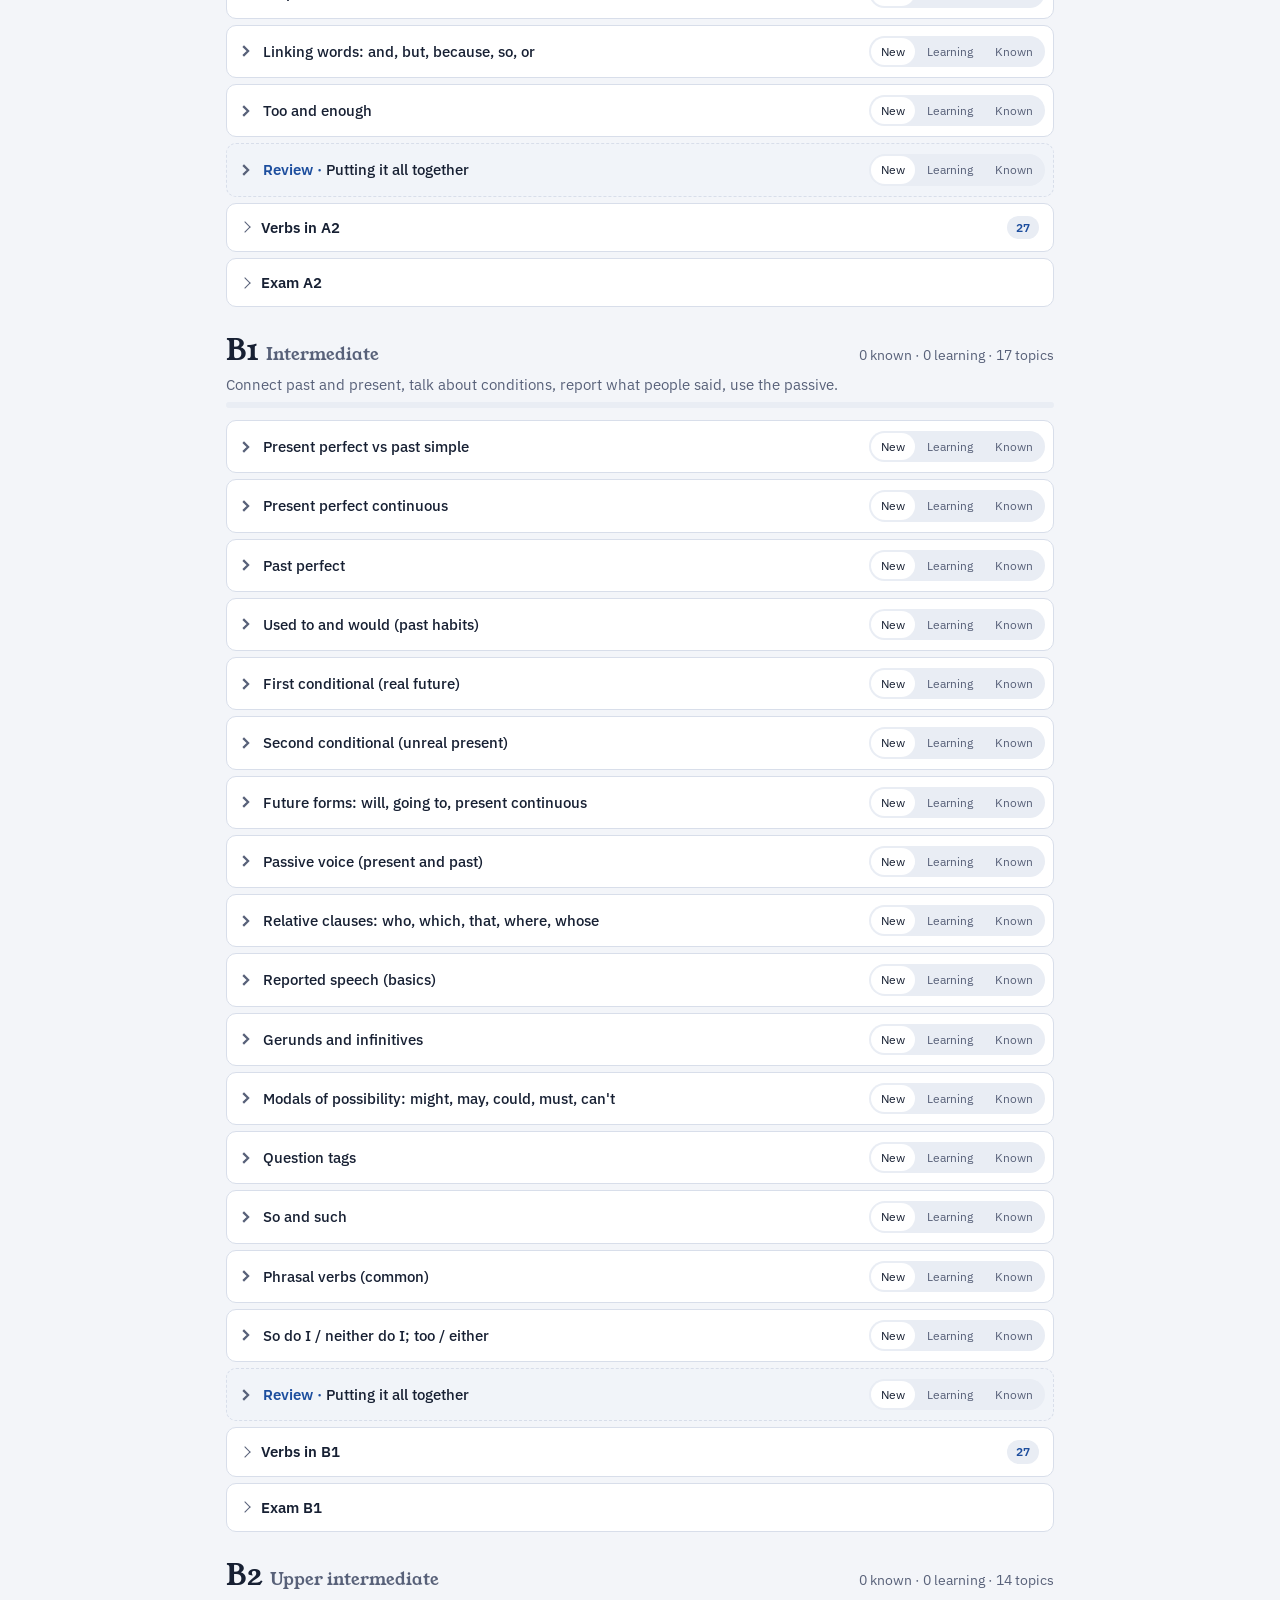
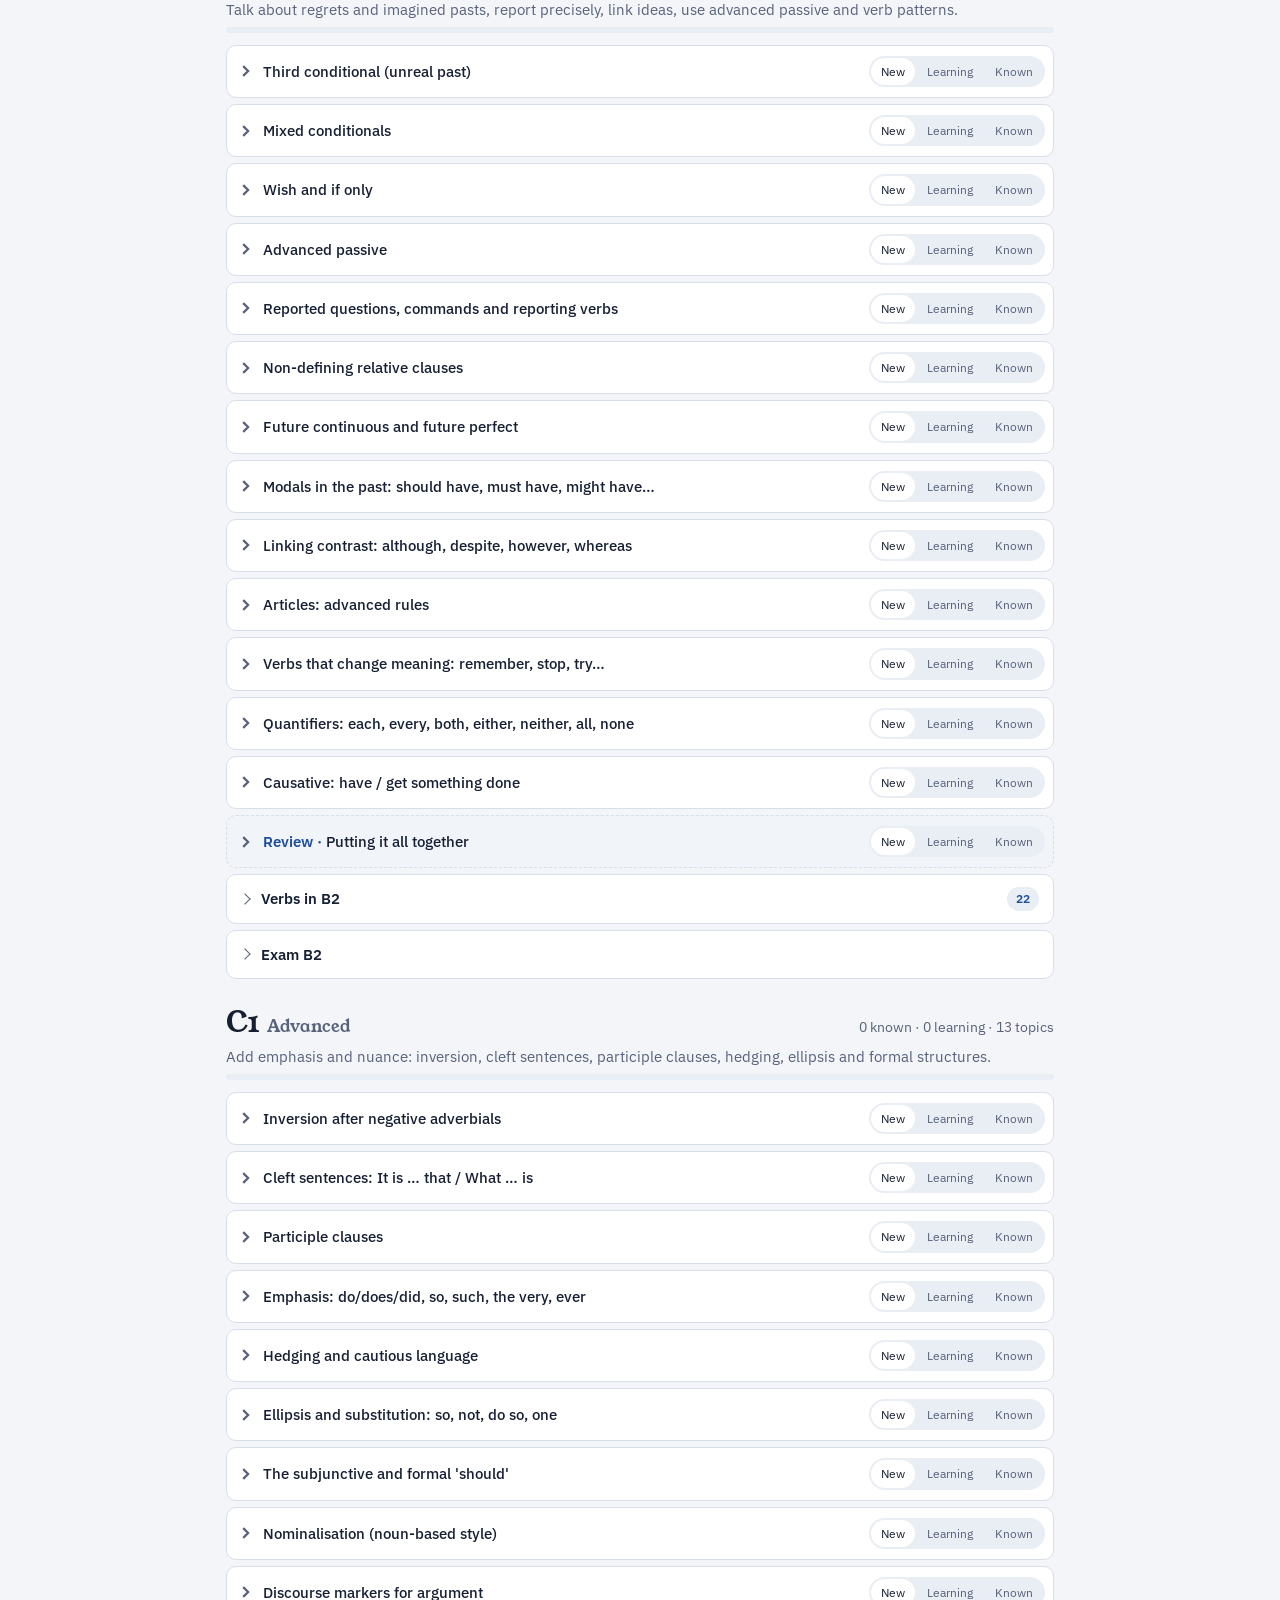
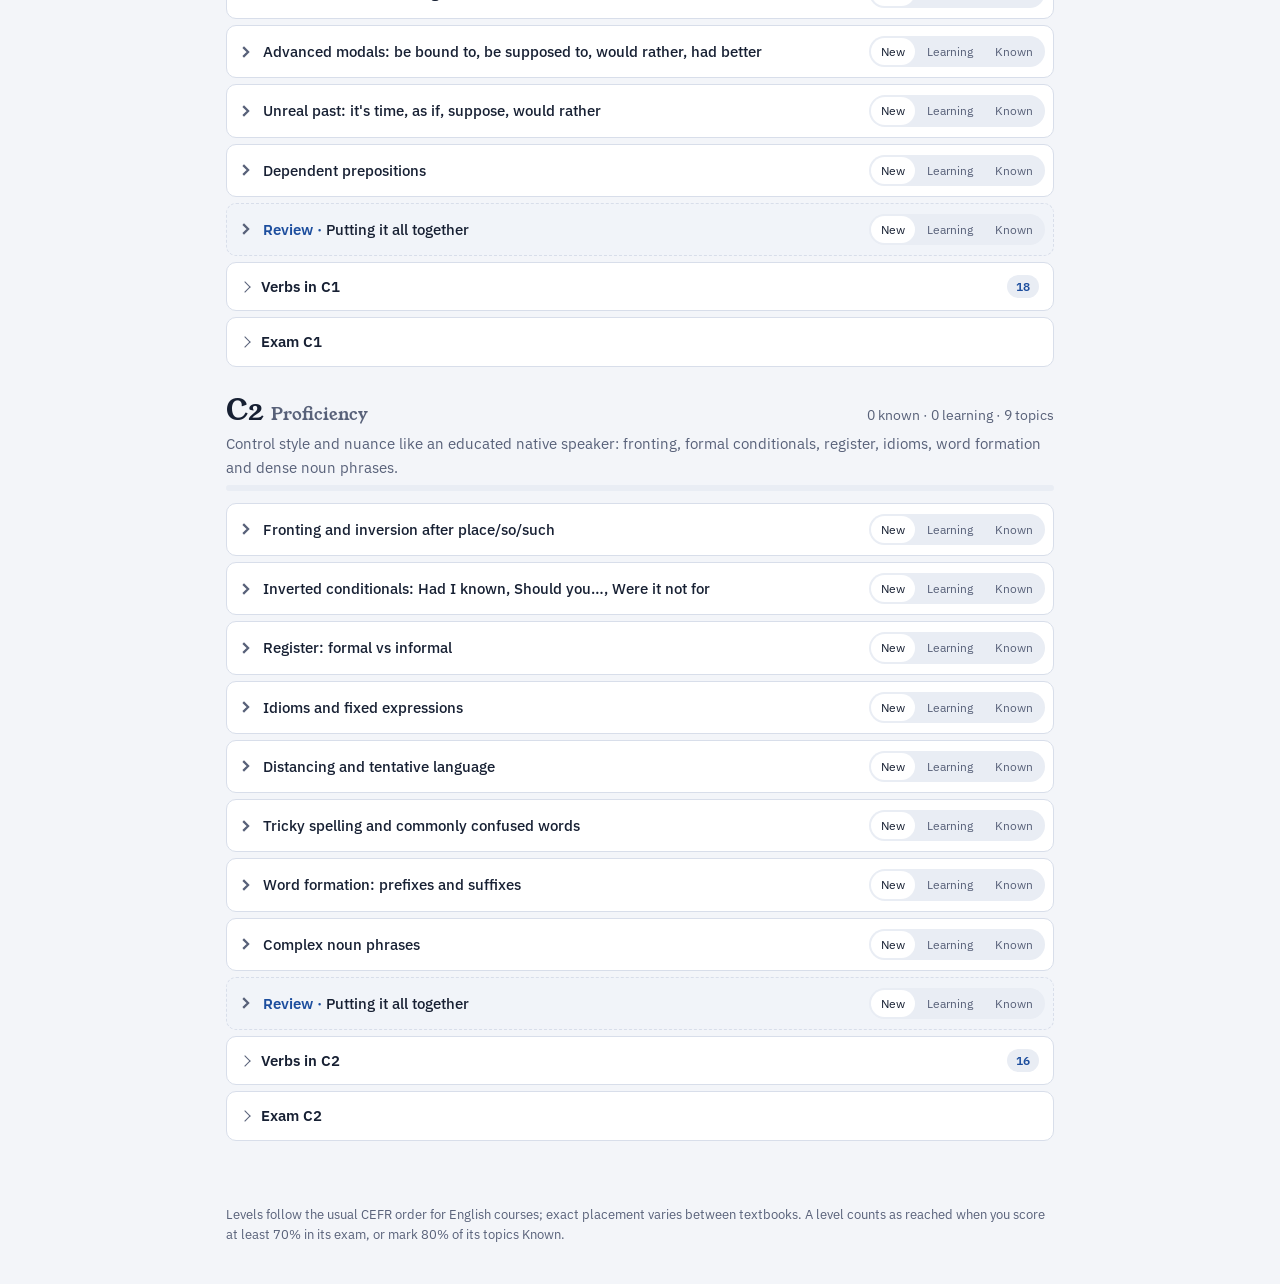
==== commit de33a2fb: "3NGL: pass a level with 70% in its exam Co-Authored-By: Claude Opus 5.5 <noreply@anthropic.com>" ====
--- a/3ngl/index.html
+++ b/3ngl/index.html
@@ -90,7 +90,7 @@
 
 <footer class="wrap" data-i18n="footer">
   Levels follow the usual CEFR order for Czech courses; exact placement varies between textbooks.
-  A level counts as reached when 80% of its topics are marked Known.
+  A level counts as reached when you score at least 70% in its exam, or mark 80% of its topics Known.
 </footer>
 <!-- PAGE:END -->
 <script src="js/edition.js"></script>
--- a/3ngl/css/style.css
+++ b/3ngl/css/style.css
@@ -364,3 +364,8 @@
 .langpick-box button b { font-size: 1.1rem; }
 .langpick-box button span { color: var(--muted); font-size: .92rem; }
 .langpick-box p { margin: 0; text-align: center; color: var(--muted); font-size: .75rem; }
+/* exam pass mark */
+.chip .pass-mark { color: var(--known); font-weight: 700; }
+.exam-result .verdict { margin: 4px 0; font-weight: 600; }
+.exam-result .verdict.pass { color: var(--known); }
+.exam-result .verdict.fail { color: var(--learning); }
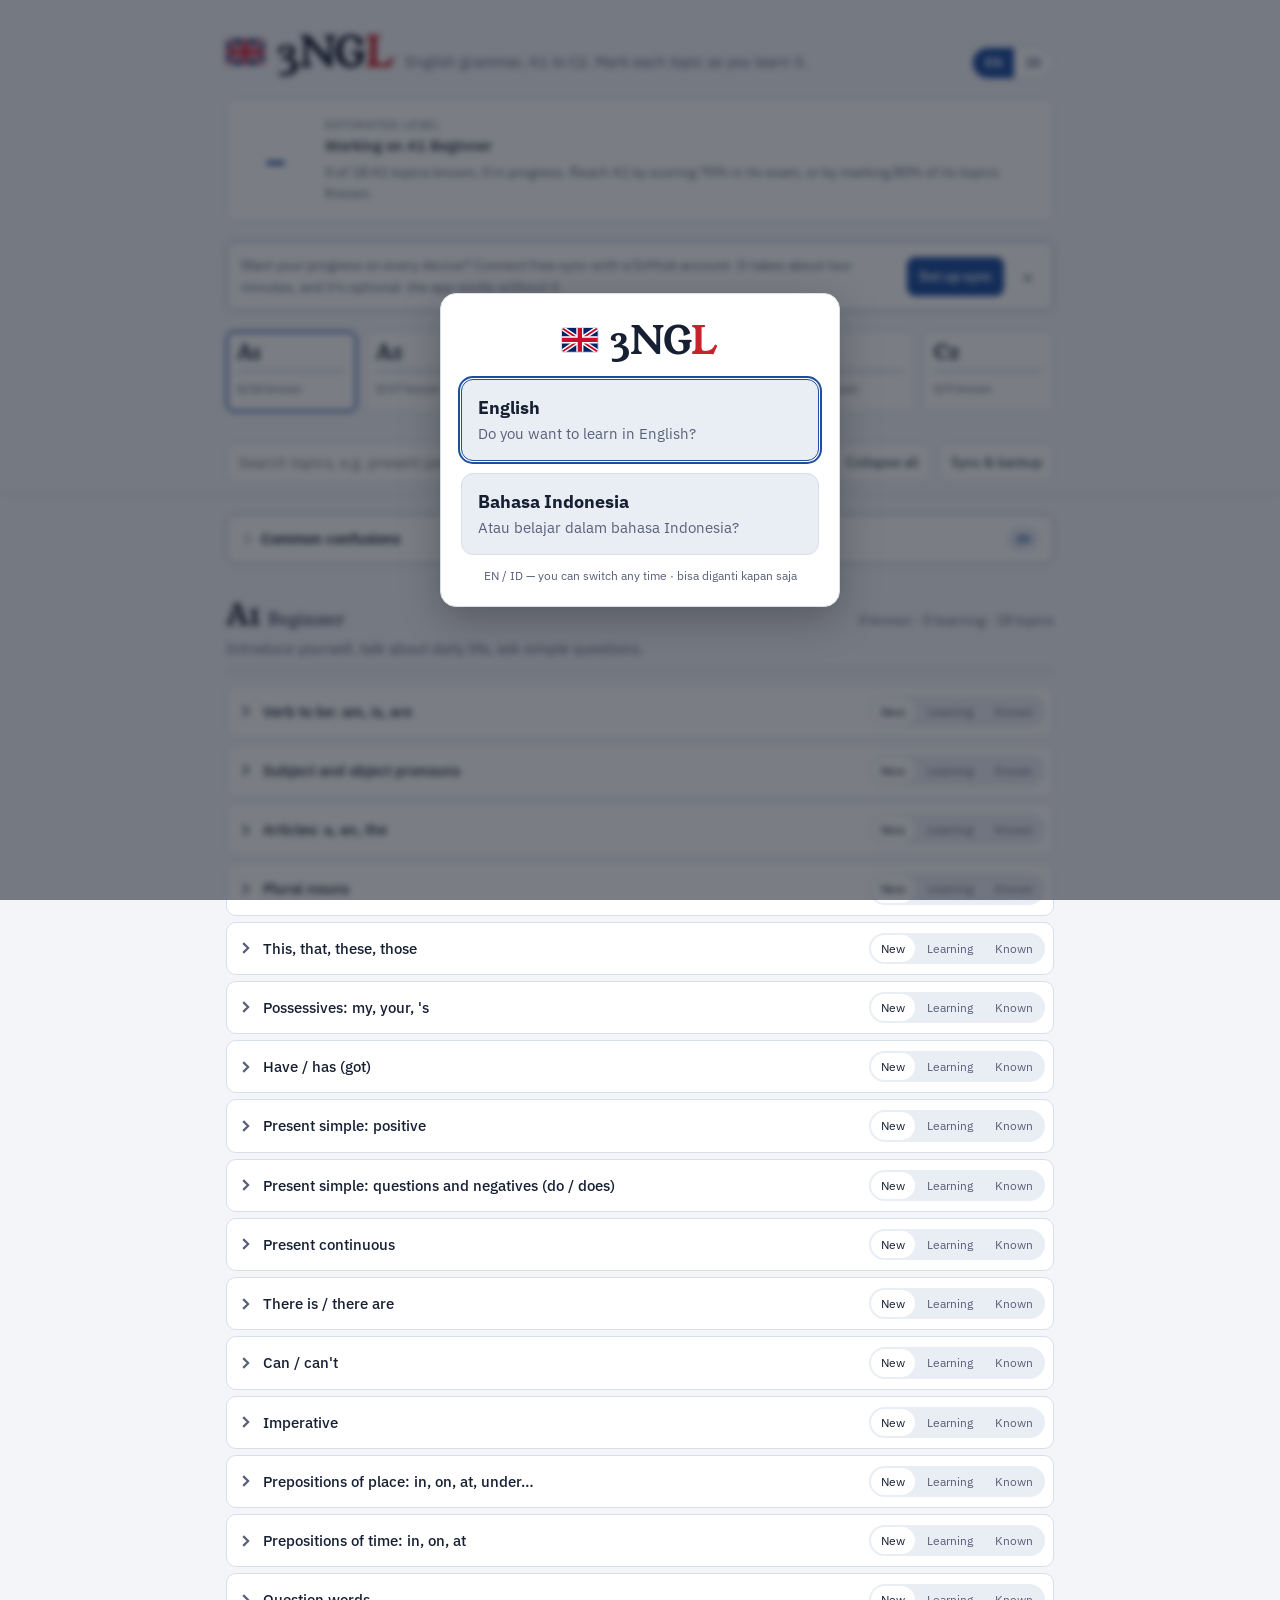
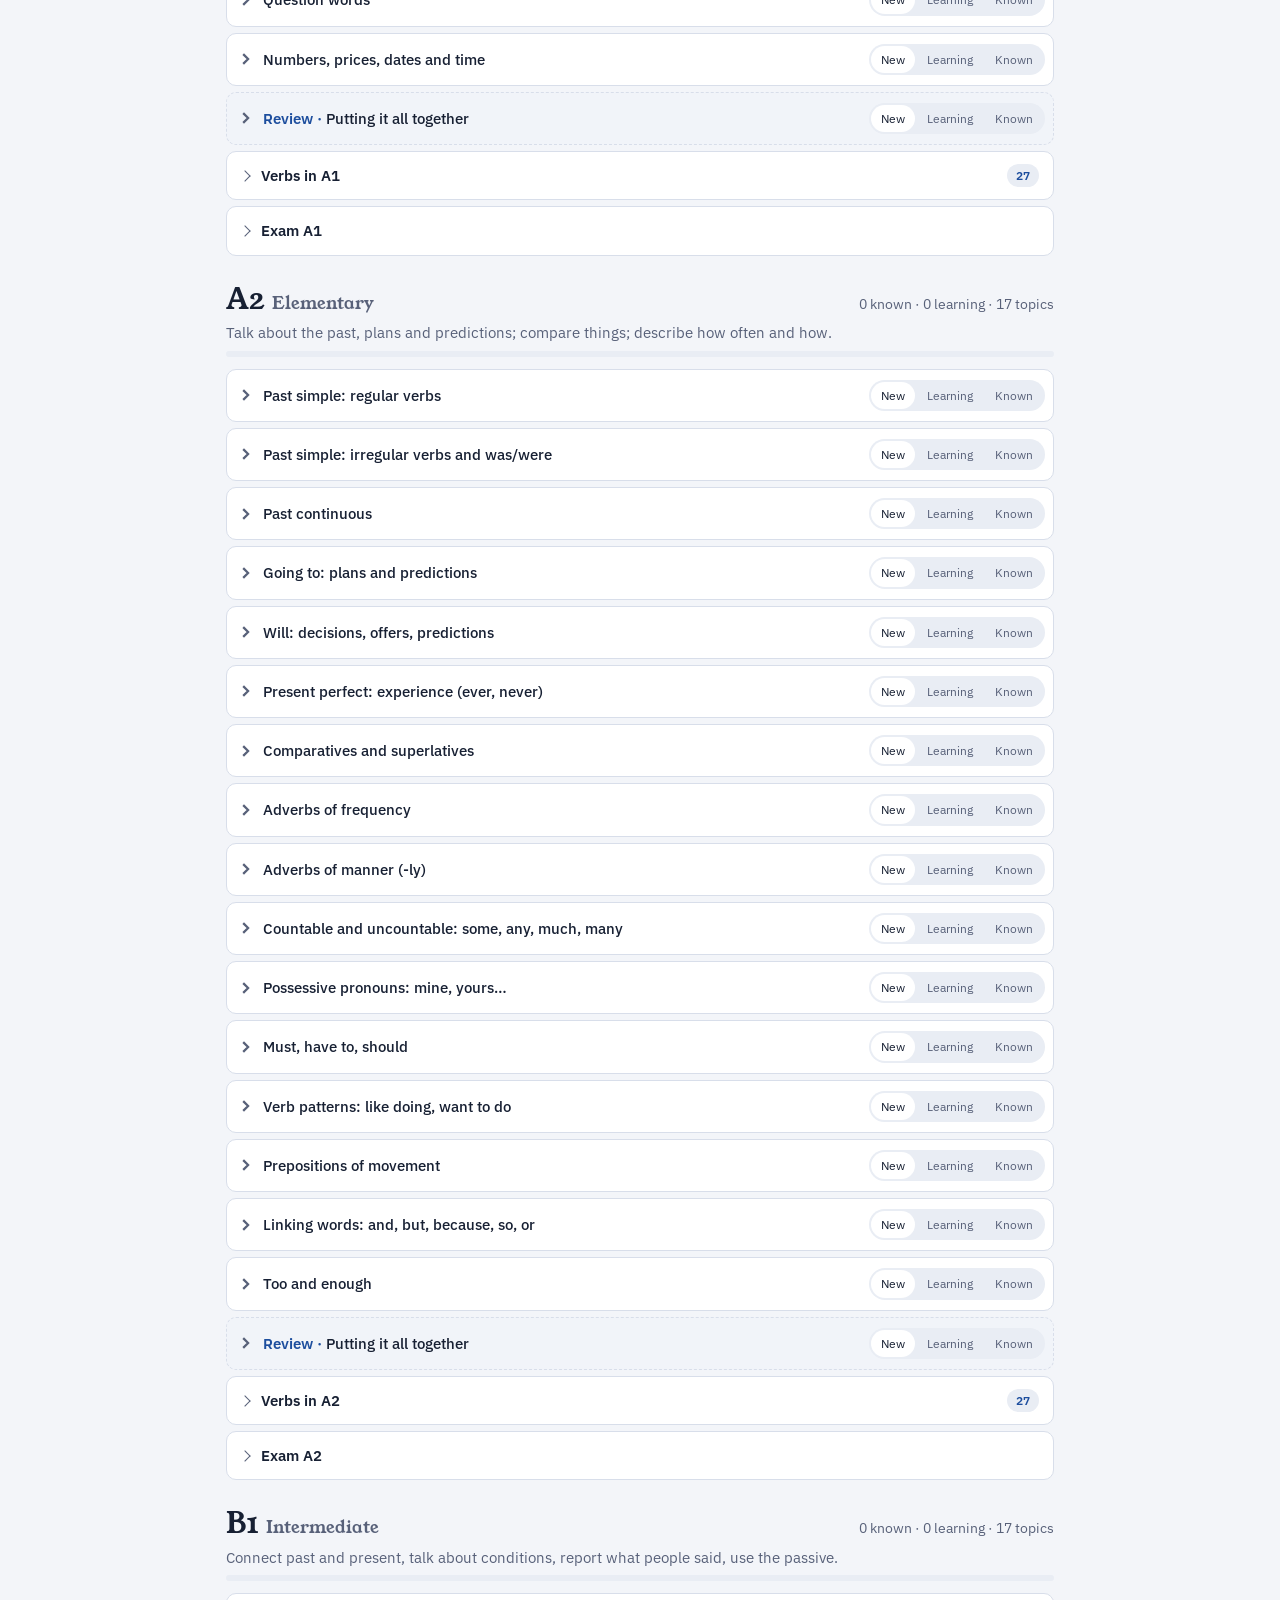
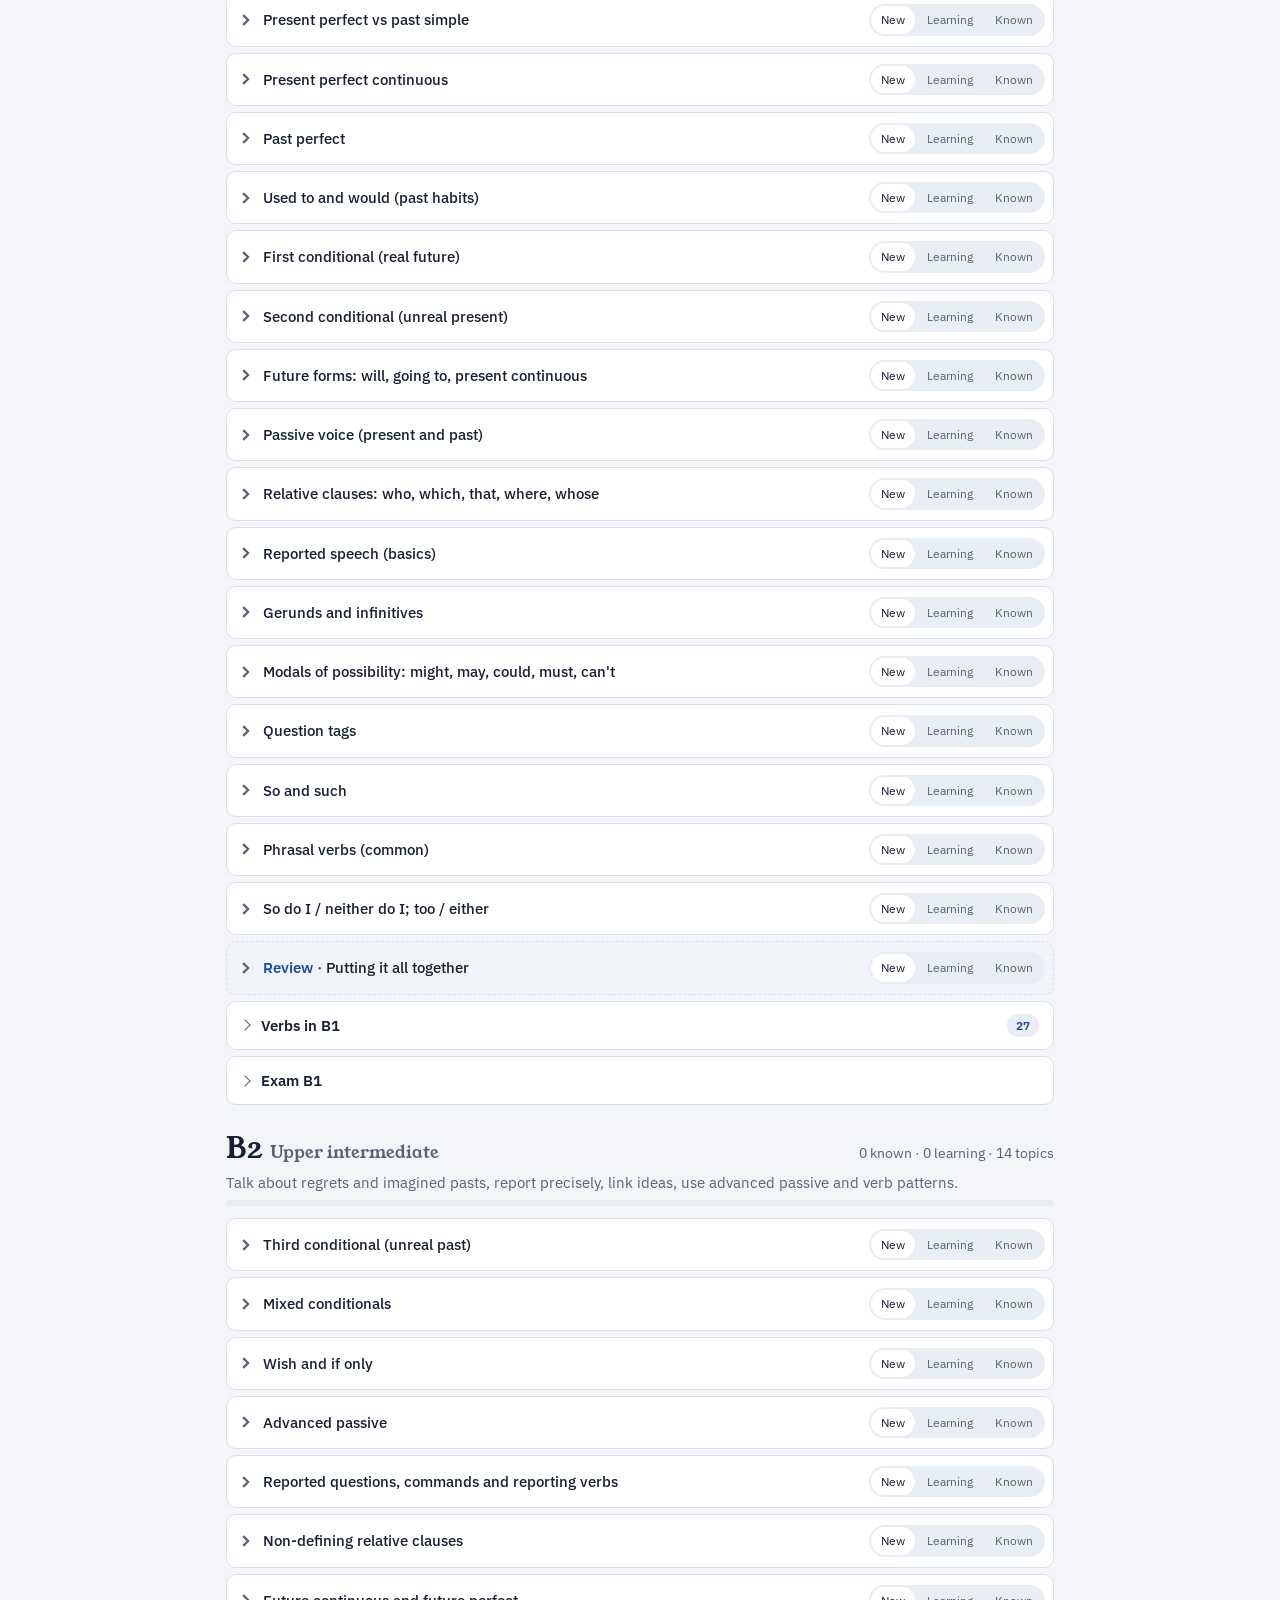
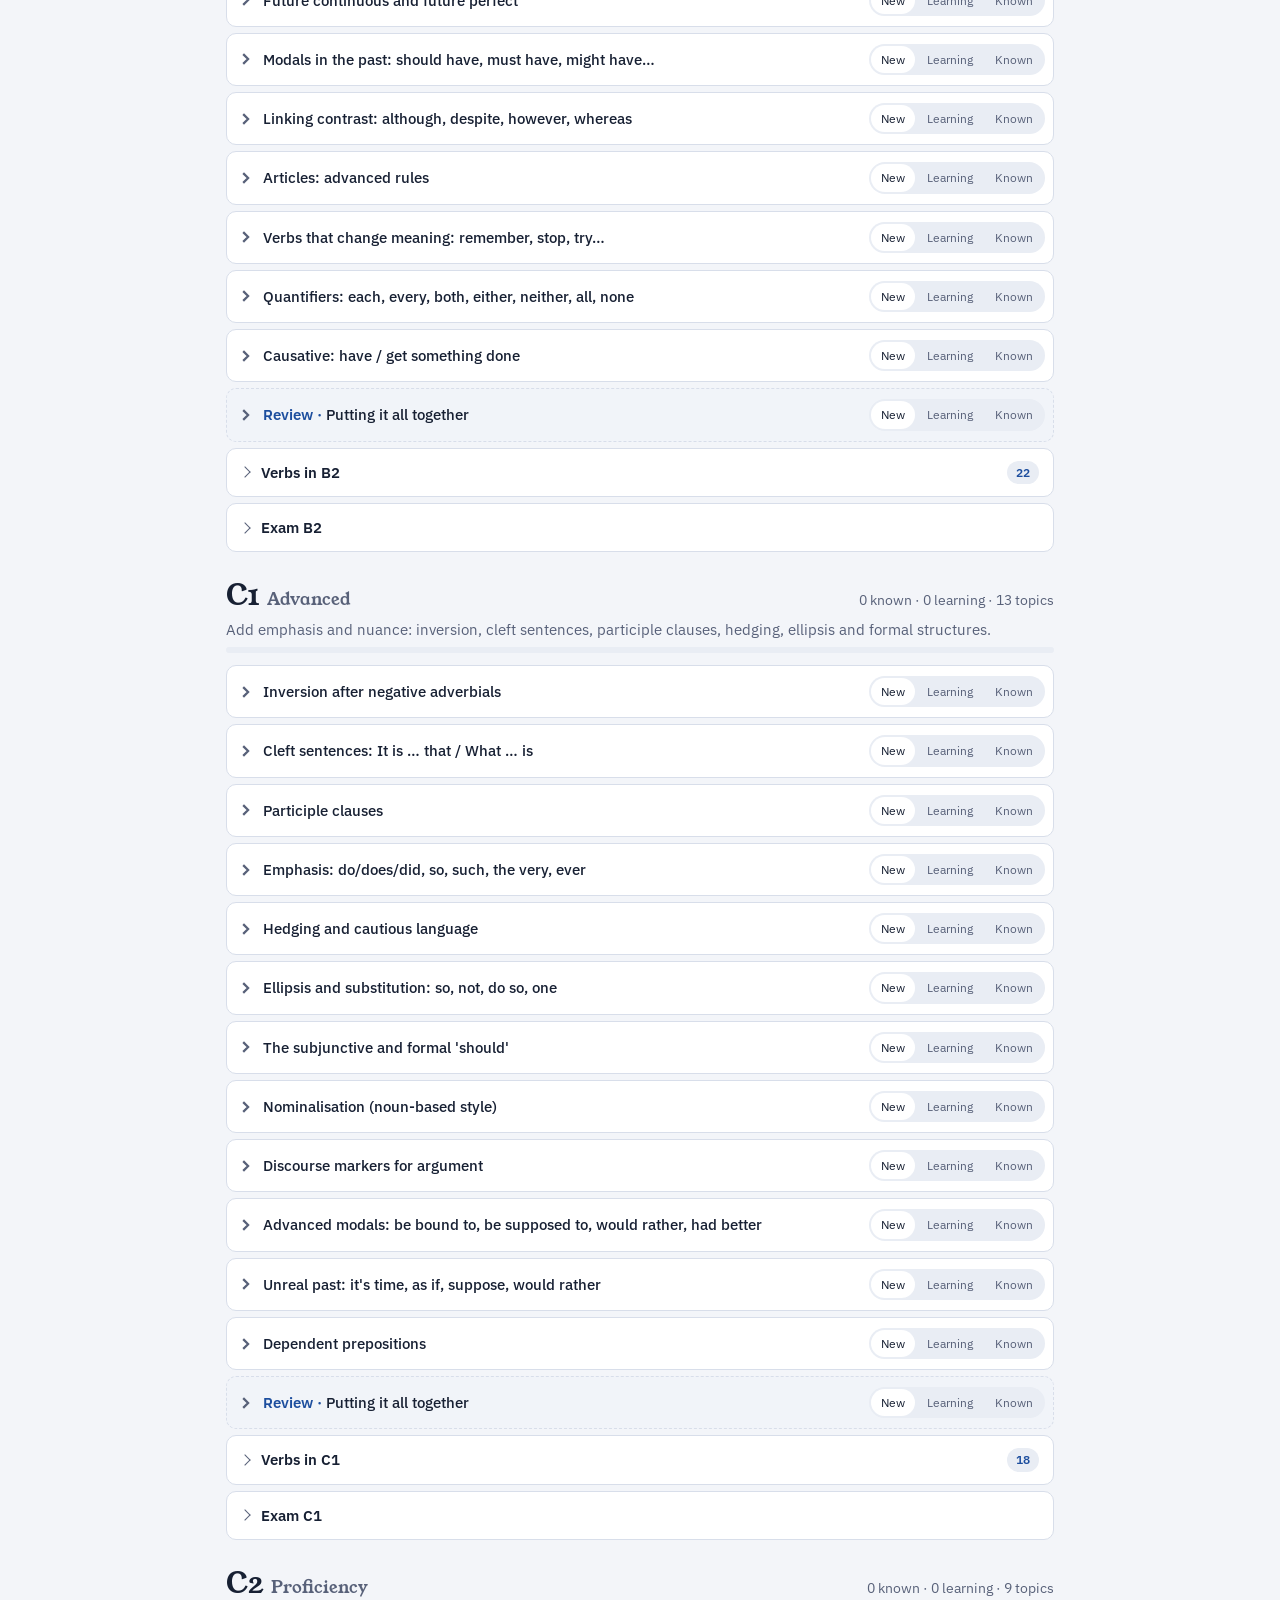
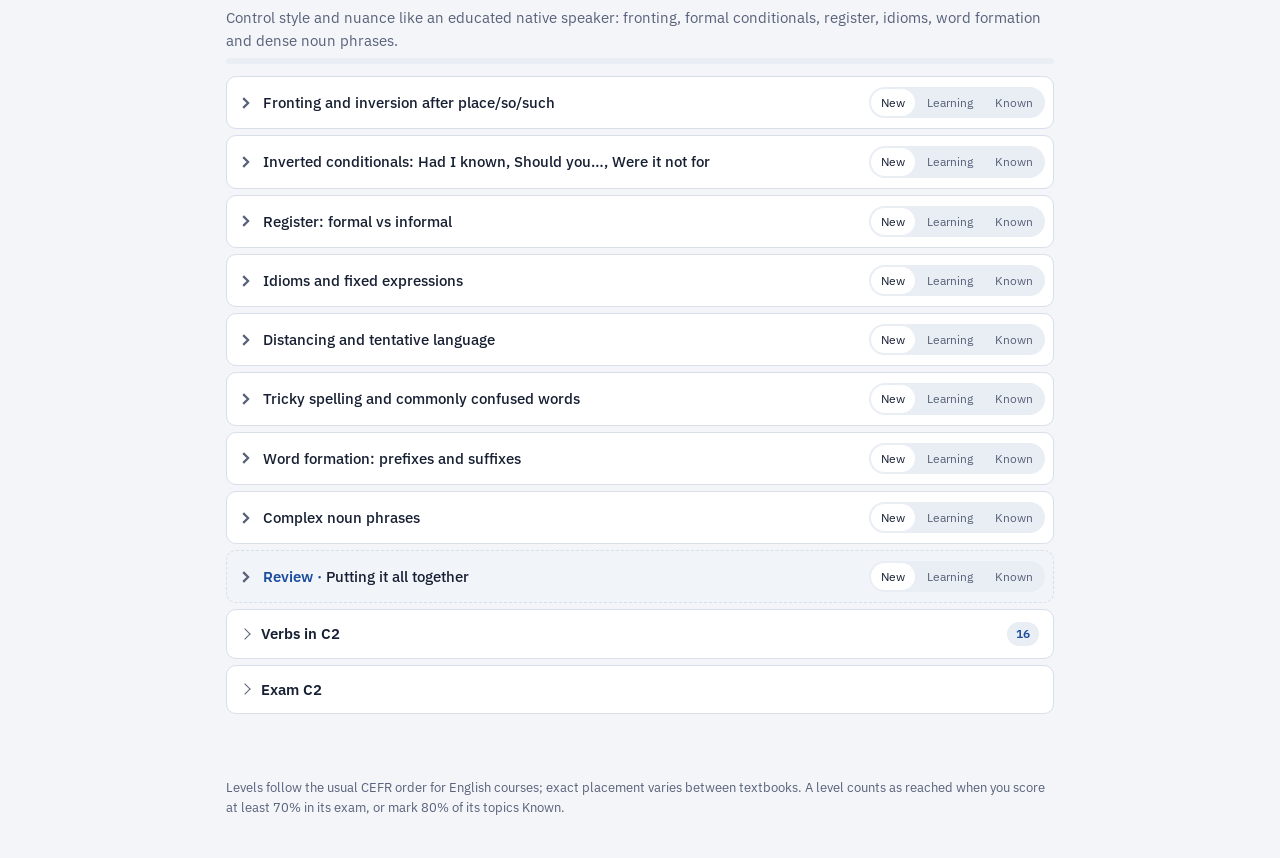
==== commit 4df019bf: "Flags, optional sync tip, header stays at the top Co-Authored-By: Claude Opus 5.5 <noreply@anthropic" ====
--- a/3ngl/index.html
+++ b/3ngl/index.html
@@ -17,9 +17,9 @@
 <body>
 <!-- PAGE:START (everything up to PAGE:END is reused by tools/build_artifact.py) -->
 <header class="wrap masthead">
-  <a class="home" id="home" href="../" hidden><svg viewBox="0 0 16 16" aria-hidden="true"><path d="M10 3 5 8l5 5" fill="none" stroke="currentColor" stroke-width="1.8" stroke-linecap="round" stroke-linejoin="round"/></svg><span data-i18n="home">All apps</span></a>
+  <a class="home" id="home" href="../"><svg viewBox="0 0 16 16" aria-hidden="true"><path d="M10 3 5 8l5 5" fill="none" stroke="currentColor" stroke-width="1.8" stroke-linecap="round" stroke-linejoin="round"/></svg><span data-i18n="home">All apps</span></a>
   <div class="brand">
-    <h1>3NG<span class="mark">L</span></h1>
+    <h1><svg class="flag" viewBox="0 0 30 20" preserveAspectRatio="none" aria-hidden="true" focusable="false"><rect width="30" height="20" fill="#012169"/><path d="M0 0 30 20M30 0 0 20" stroke="#fff" stroke-width="4"/><path d="M0 0 30 20M30 0 0 20" stroke="#c8102e" stroke-width="1.6"/><path d="M15 0v20M0 10h30" stroke="#fff" stroke-width="6"/><path d="M15 0v20M0 10h30" stroke="#c8102e" stroke-width="3.6"/></svg>3NG<span class="mark">L</span></h1>
     <p data-i18n="tagline">Czech grammar, A1 to C2. Mark each topic as you learn it.</p>
     <div class="lang" role="group" aria-label="Language / Bahasa">
       <button type="button" data-act="lang" data-v="en" aria-pressed="true" title="English">EN</button>
@@ -31,6 +31,7 @@
     <div><div class="label" data-i18n="estimated">Estimated level</div><div class="line" id="est-line"></div></div>
     <div class="sub" id="est-sub" style="color:var(--muted);font-size:.85rem"></div>
   </div>
+  <p class="synchint" id="synchint" hidden><span data-i18n="synchint">Want your progress on every device? Connect free sync with a GitHub account. It takes about two minutes, and it's optional: the app works without it.</span> <button type="button" class="tool primary" data-act="synchint-open" data-i18n="synchint_btn">Set up sync</button><button type="button" class="x" data-act="synchint-close" data-i18n-title="synchint_close" title="Hide this tip" aria-label="Hide this tip">×</button></p>
   <nav class="levels" id="levels" aria-label="Levels"></nav>
 </header>
 
@@ -56,8 +57,9 @@
       <div id="gist-off">
         <p class="msg" data-i18n="gist_intro">Keep progress the same on your phone and computer. It's saved in a secret gist in your own GitHub account; nothing goes into the app's repository.</p>
         <ol class="msg steps">
-          <li data-i18n-html="gist_step1"><a href="https://github.com/settings/tokens/new?scopes=gist&amp;description=C3KO%20sync" target="_blank" rel="noopener">Create a GitHub token</a> with only the <b>gist</b> box ticked, and copy it.</li>
-          <li data-i18n="gist_step2">Paste it below and connect. Do this once on each device.</li>
+          <li data-i18n-html="gist_step0"></li>
+          <li data-i18n-html="gist_step1"></li>
+          <li data-i18n="gist_step2"></li>
         </ol>
         <div class="row">
           <input class="search" id="gist-token" type="password" autocomplete="off" spellcheck="false" placeholder="ghp_…" aria-label="GitHub token">
--- a/3ngl/css/style.css
+++ b/3ngl/css/style.css
@@ -74,7 +74,7 @@
 .estimate .label { font-size: 0.75rem; text-transform: uppercase; letter-spacing: 0.08em; color: var(--muted); }
 .estimate .line { font-weight: 500; }
 
-.levels { display: grid; grid-template-columns: repeat(6, minmax(0, 1fr)); gap: 8px; }
+.levels { display: grid; grid-template-columns: repeat(var(--nlv, 6), minmax(0, 1fr)); gap: 8px; }
 .chip {
   display: grid; gap: 6px; padding: 10px 10px 12px; text-decoration: none; color: inherit;
   background: var(--surface); border: 1px solid var(--line); border-radius: 8px;
@@ -125,6 +125,7 @@
 .gist { display: grid; gap: 8px; padding-bottom: 14px; border-bottom: 1px solid var(--line); }
 .gist #gist-off { display: grid; gap: 8px; }
 .gist #gist-off[hidden] { display: none; }
+.backup[hidden], .badge[hidden], #gist-on[hidden], .gist[hidden] { display: none; }
 .gist p { margin: 0; }
 .gist .search { flex: 1 1 220px; }
 .steps { margin: 0; padding-left: 20px; display: grid; gap: 2px; }
@@ -260,7 +261,7 @@
 
 /* Extras: FAQ, words, exam (collapsible boxes) */
 #faq { margin-top: 20px; }
-.extras { display: grid; gap: 6px; margin-top: 6px; }
+.extras { display: grid; grid-template-columns: minmax(0, 1fr); gap: 6px; margin-top: 6px; }
 .xbox { background: var(--surface); border: 1px solid var(--line); border-radius: var(--radius); }
 .xbox > summary {
   list-style: none; cursor: pointer; display: flex; align-items: center; gap: 10px; padding: 12px 14px; font-weight: 600;
@@ -369,3 +370,13 @@
 .exam-result .verdict { margin: 4px 0; font-weight: 600; }
 .exam-result .verdict.pass { color: var(--known); }
 .exam-result .verdict.fail { color: var(--learning); }
+/* keep the top of the page still while the app fills in */
+.masthead { overflow-anchor: none; padding-top: max(32px, calc(env(safe-area-inset-top, 0px) + 16px)); }
+/* flags next to the brand (tools/flags.py) */
+.flag { display: inline-block; height: .62em; width: .93em; vertical-align: .06em; margin-right: .3em; border-radius: 3px; box-shadow: 0 0 0 1px var(--line); overflow: hidden; }
+/* optional-sync tip on the front page */
+.synchint { margin: 0; display: flex; flex-wrap: wrap; align-items: center; gap: 8px 12px; padding: 12px 14px; background: var(--surface); border: 1px dashed var(--accent); border-radius: var(--radius); font-size: .9rem; color: var(--muted); }
+.synchint[hidden] { display: none; }
+.synchint > span { flex: 1 1 260px; }
+.synchint .x { border: 0; background: none; color: var(--muted); font-size: 1.2rem; line-height: 1; padding: 4px 6px; cursor: pointer; border-radius: 6px; }
+.synchint .x:hover, .synchint .x:focus-visible { color: var(--ink); background: var(--surface-2); outline: none; }
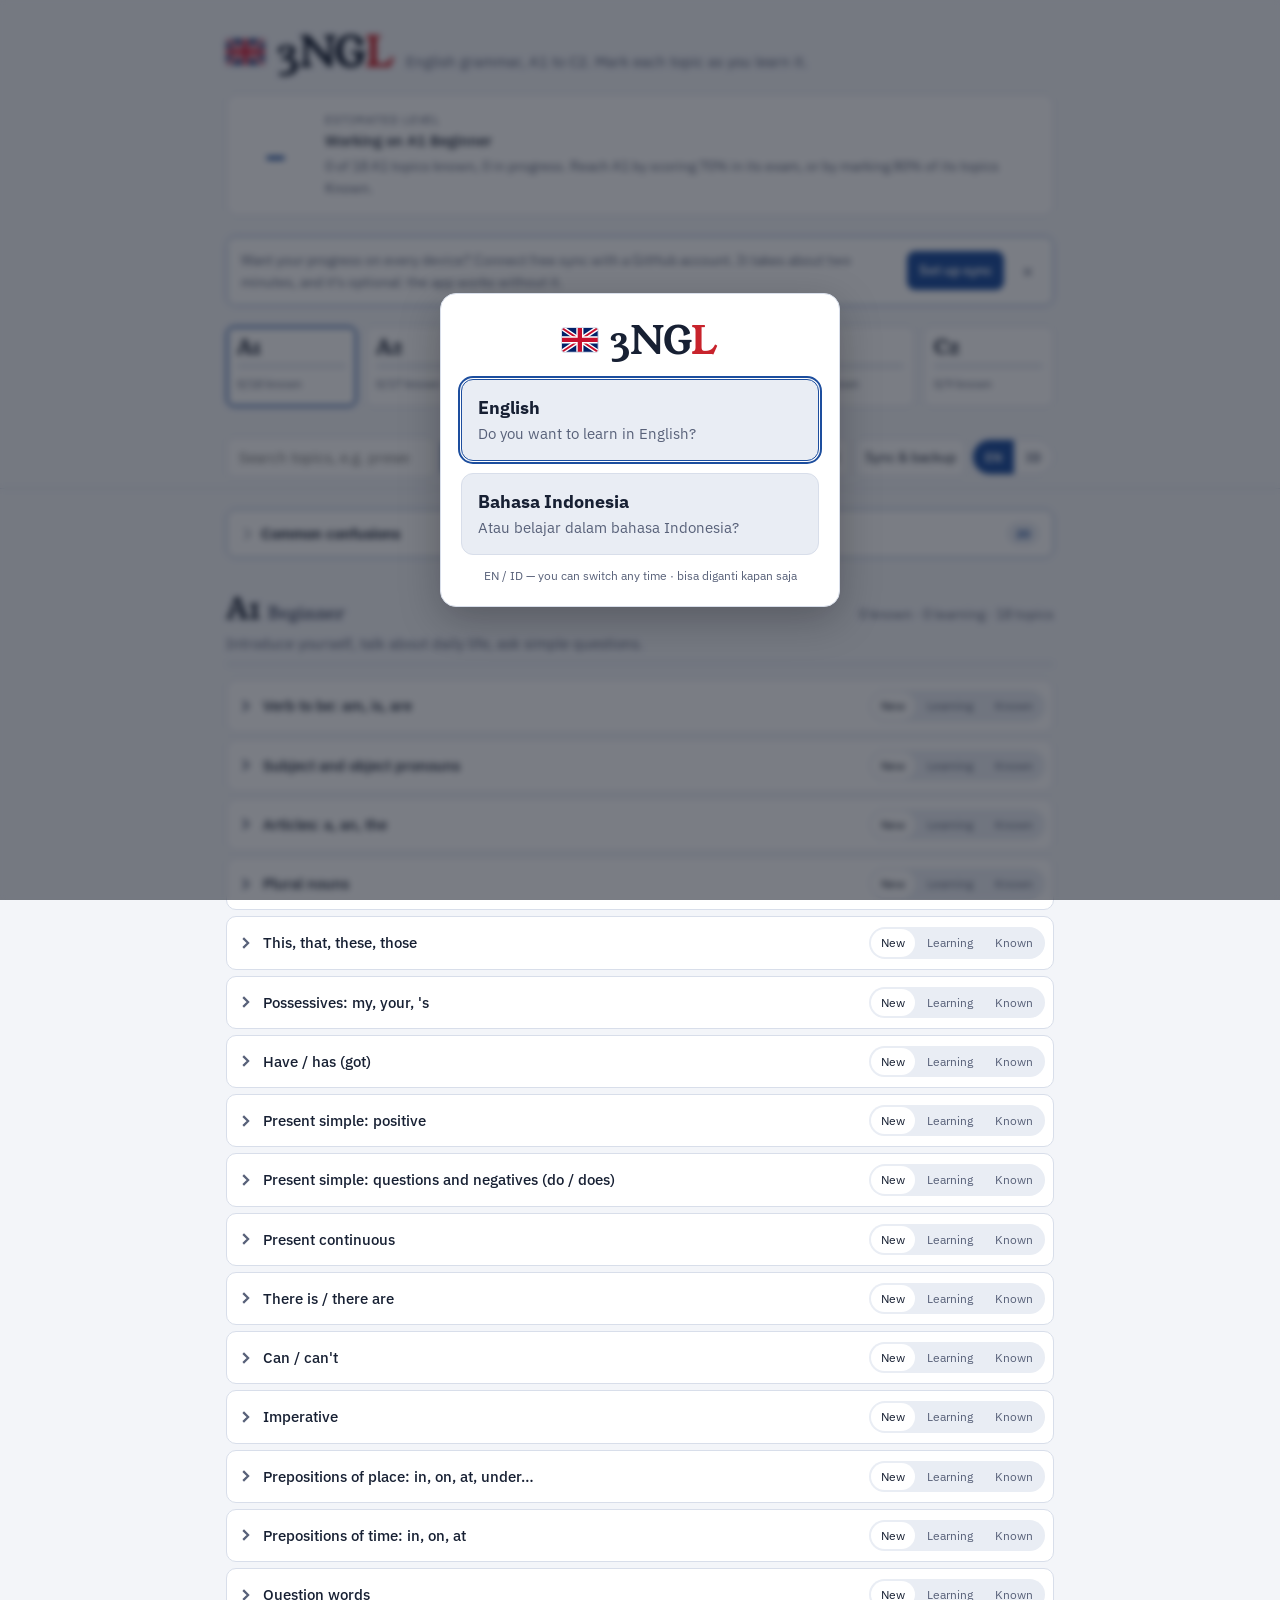
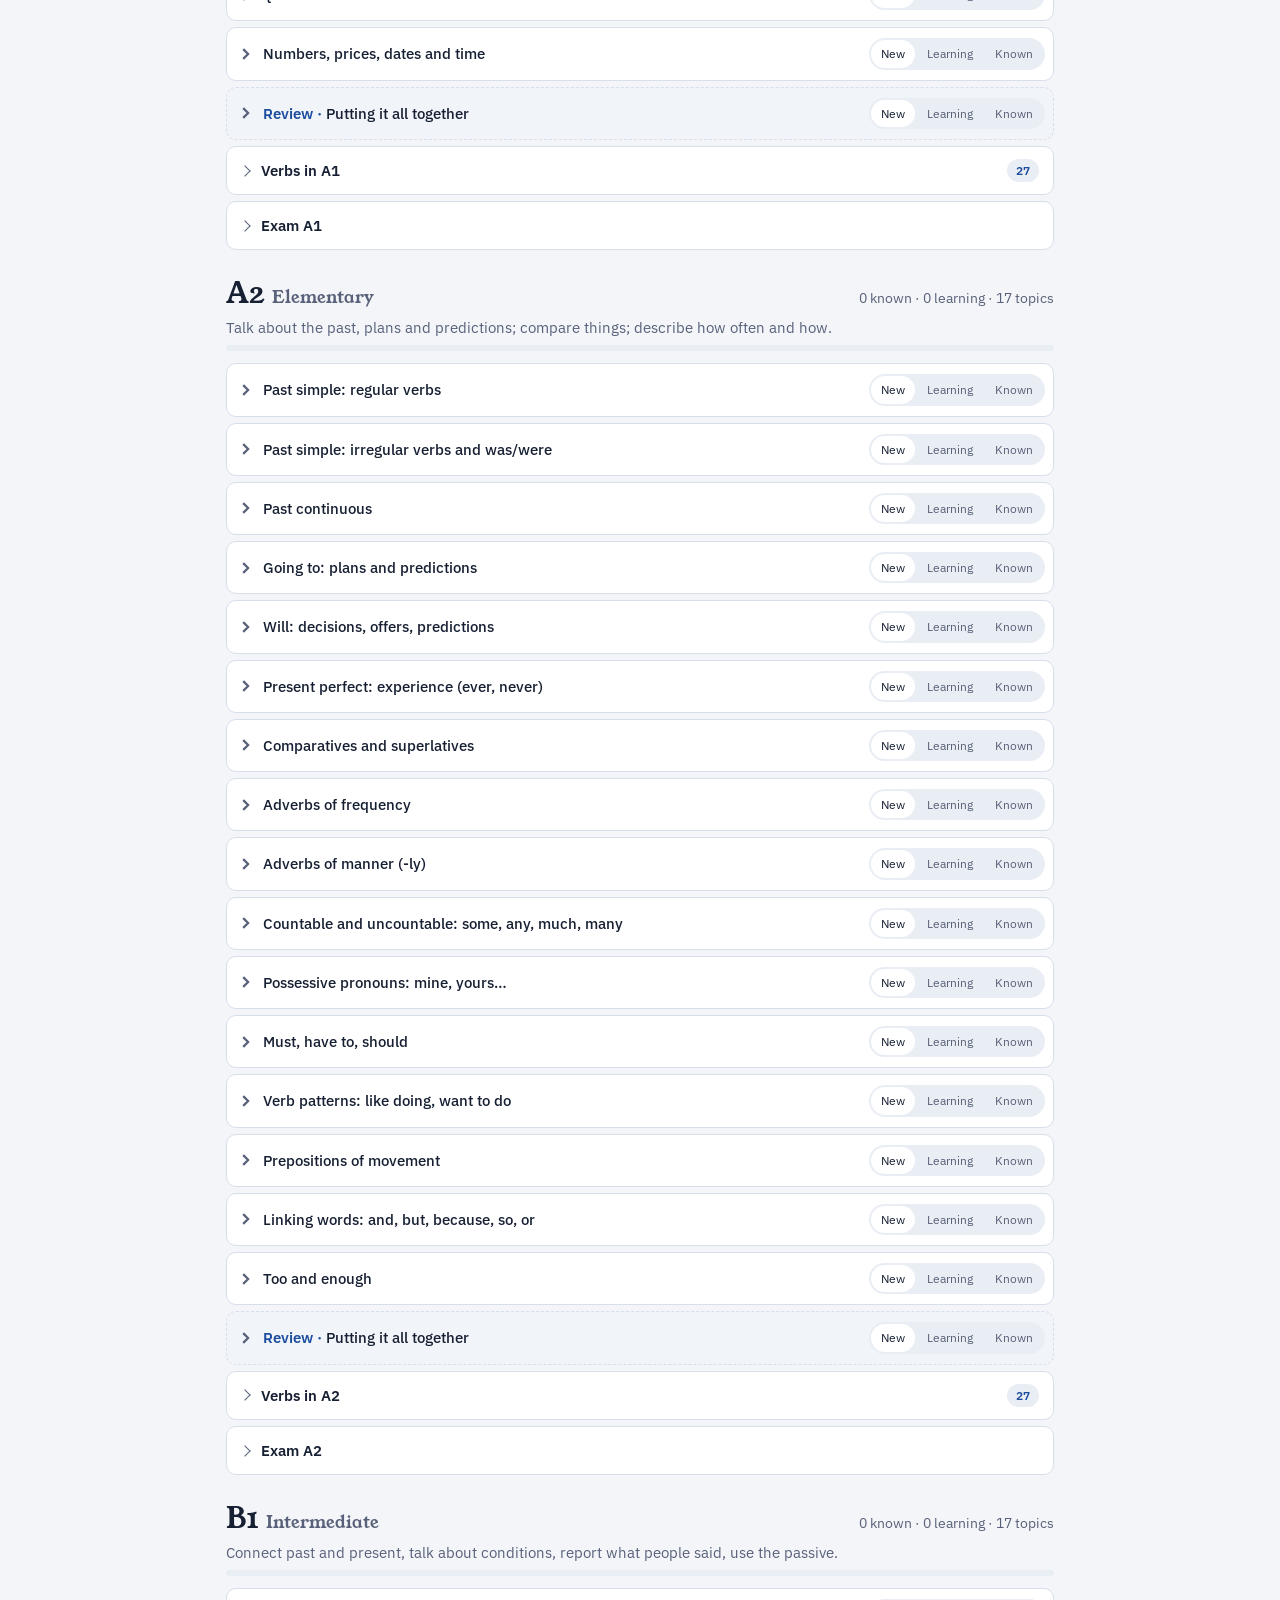
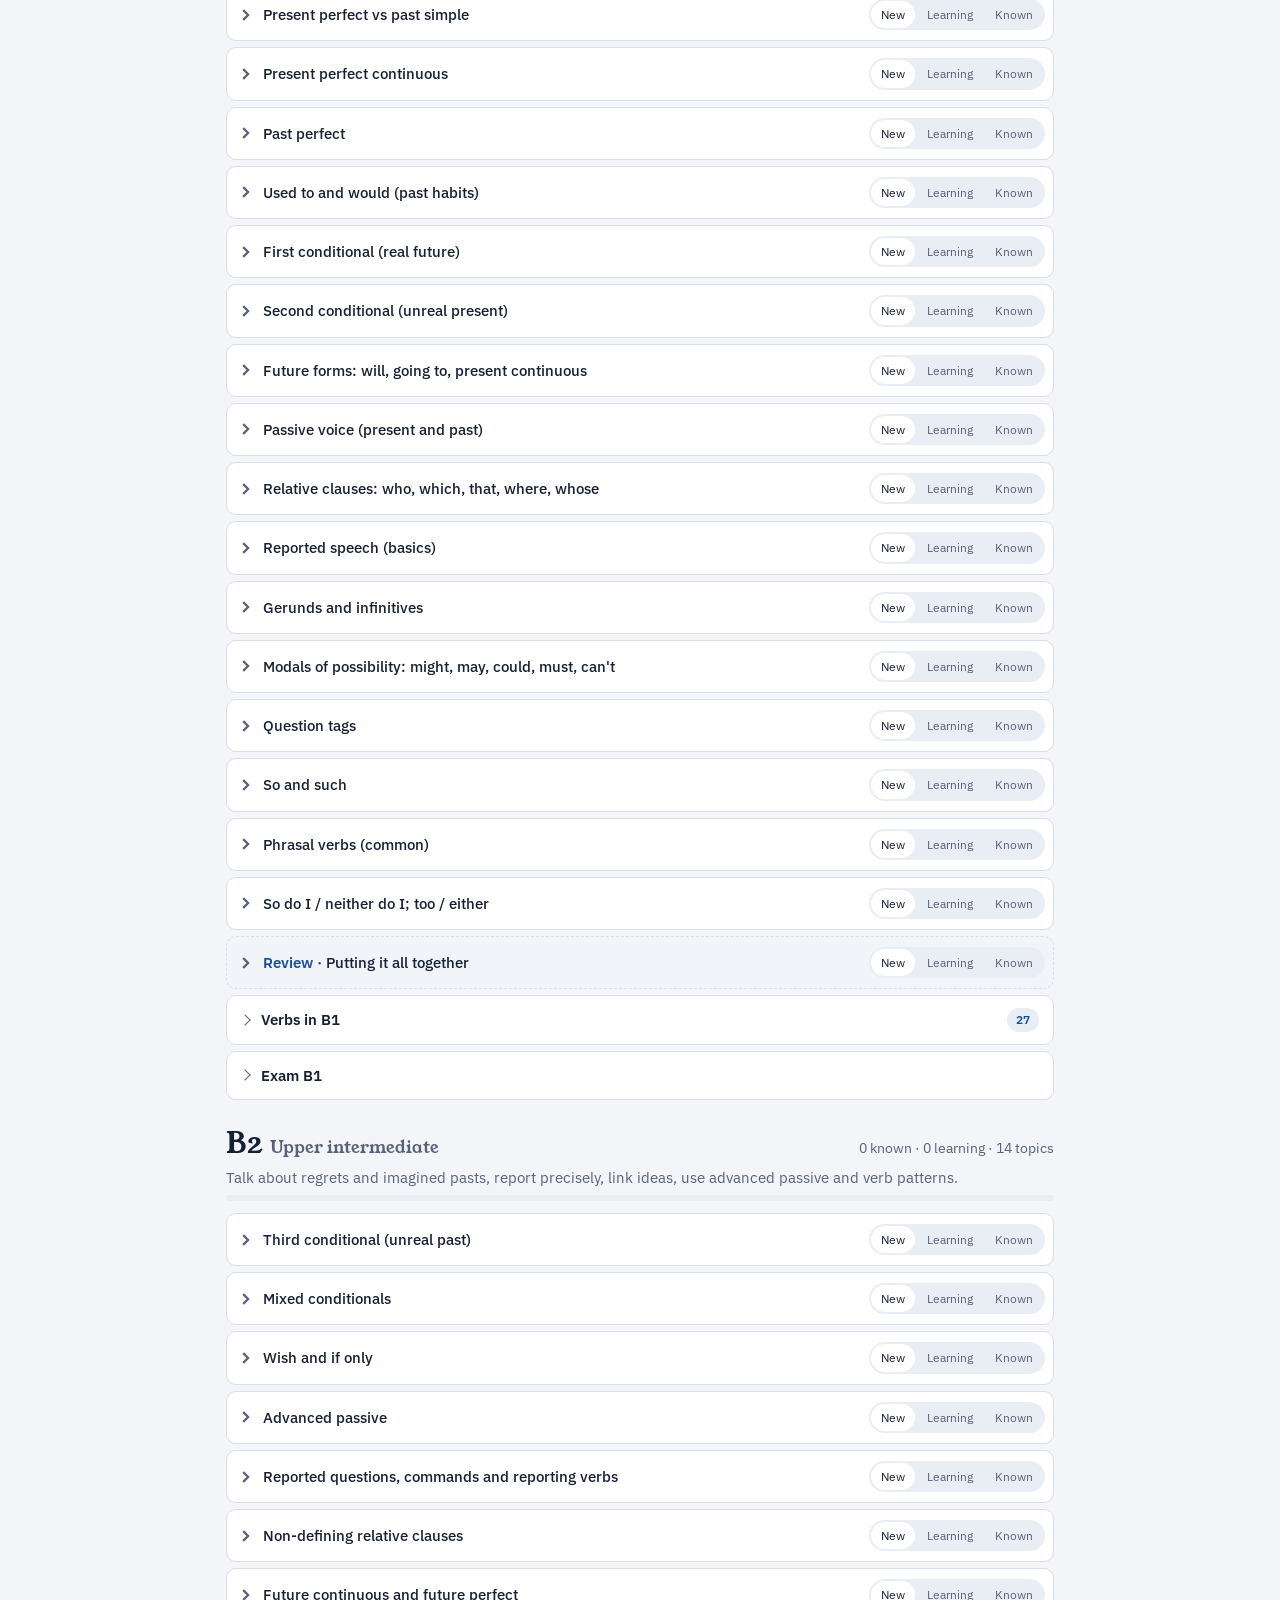
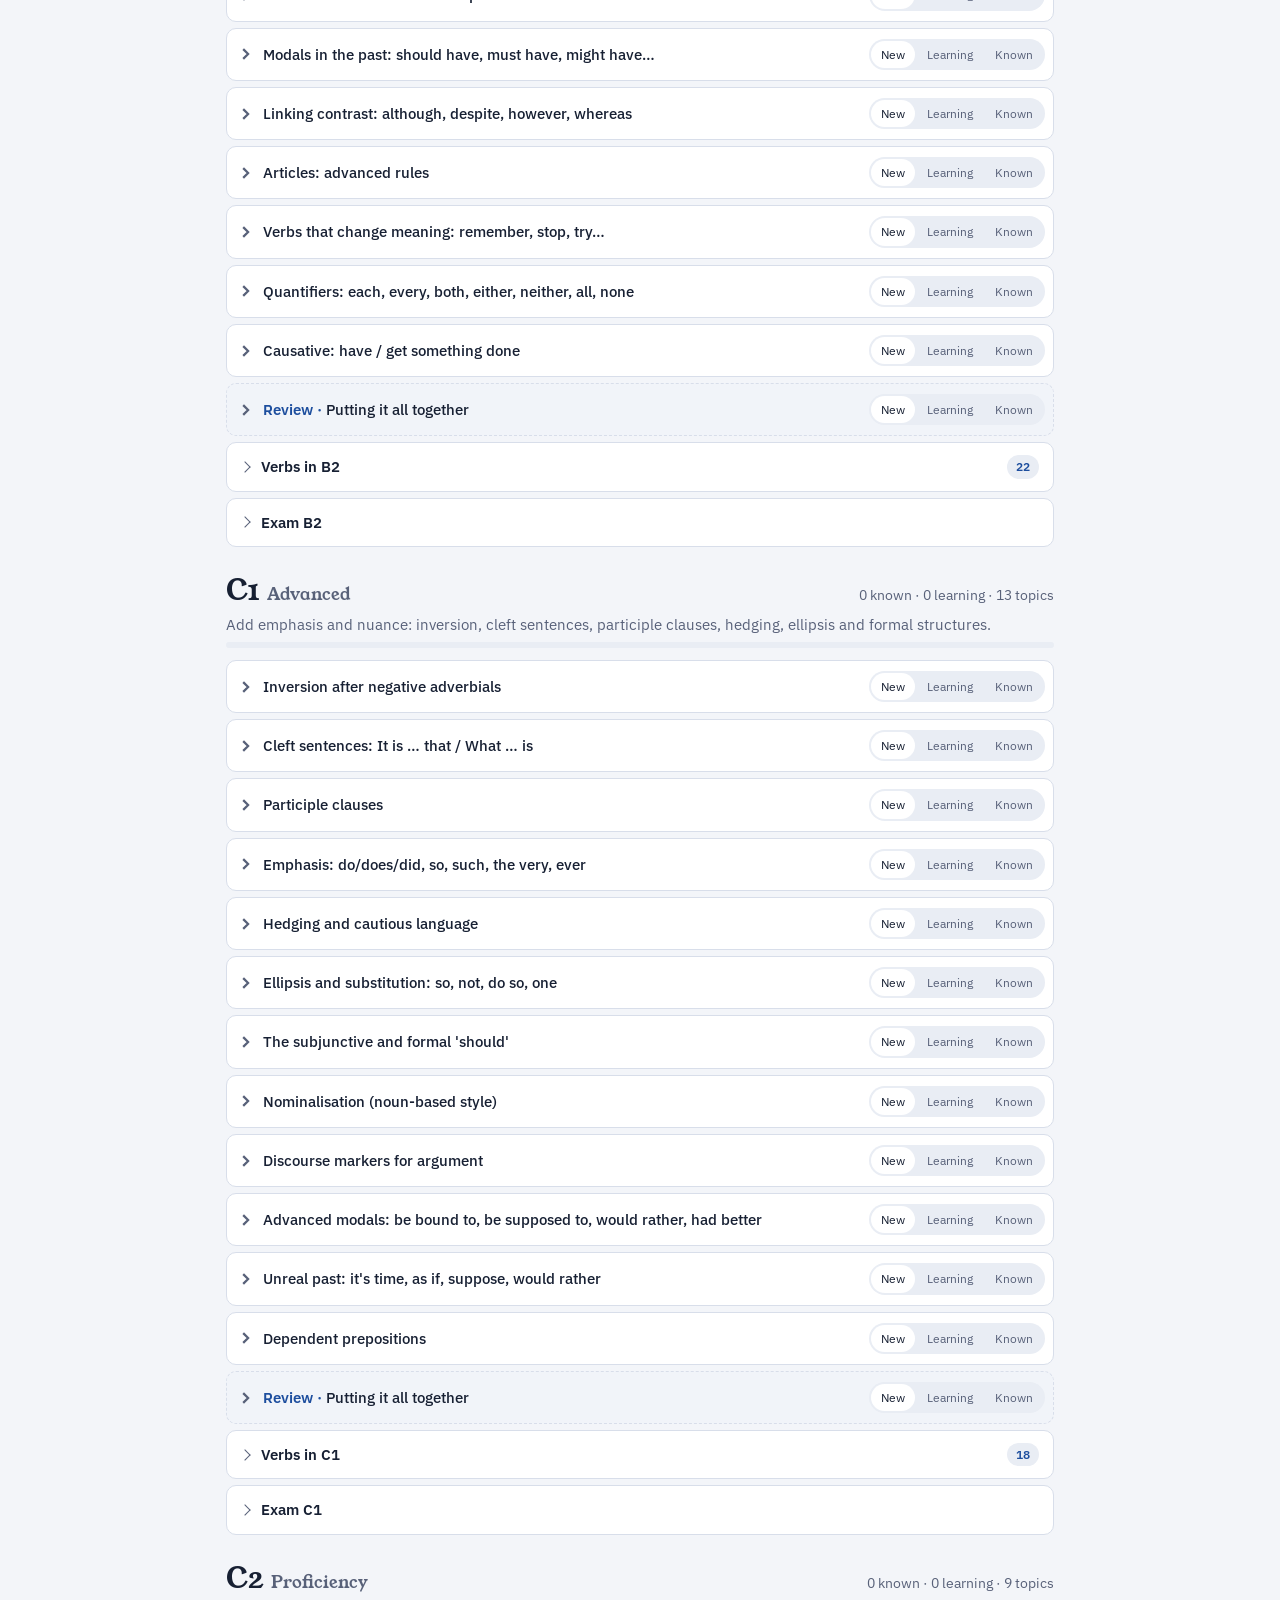
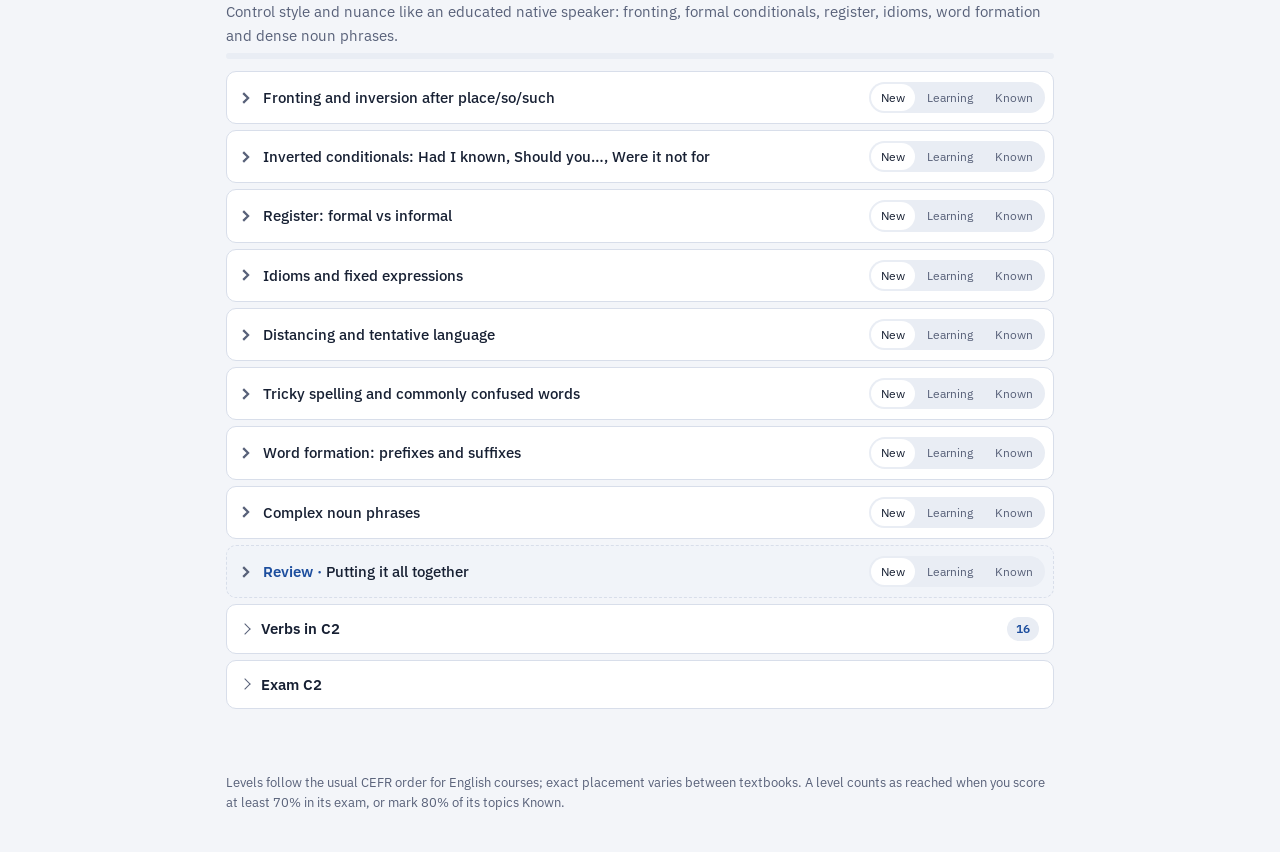
==== commit 88c55760: "EN/ID switch in the floating toolbar Co-Authored-By: Claude Opus 5.5 <noreply@anthropic.com> Claude-" ====
--- a/3ngl/index.html
+++ b/3ngl/index.html
@@ -13,6 +13,8 @@
 <meta name="theme-color" content="#1d4e9e">
 <link rel="icon" type="image/png" sizes="192x192" href="icons/icon-192.png">
 <link rel="apple-touch-icon" href="icons/apple-touch-icon.png">
+<script>/* anonymous visit counts (GoatCounter, no cookies), only on the public site */
+if (/(^|\.)verkno\.github\.io$/.test(location.hostname)) { window.goatcounter = { path: function (p) { return p.toLowerCase(); } }; var gc = document.createElement("script"); gc.async = true; gc.setAttribute("data-goatcounter", "https://l4ng.goatcounter.com/count"); gc.src = "https://gc.zgo.at/count.js"; document.head.appendChild(gc); var st = document.createElement("script"); st.src = "../stats.js"; document.head.appendChild(st); }</script>
 </head>
 <body>
 <!-- PAGE:START (everything up to PAGE:END is reused by tools/build_artifact.py) -->
@@ -21,10 +23,6 @@
   <div class="brand">
     <h1><svg class="flag" viewBox="0 0 30 20" preserveAspectRatio="none" aria-hidden="true" focusable="false"><rect width="30" height="20" fill="#012169"/><path d="M0 0 30 20M30 0 0 20" stroke="#fff" stroke-width="4"/><path d="M0 0 30 20M30 0 0 20" stroke="#c8102e" stroke-width="1.6"/><path d="M15 0v20M0 10h30" stroke="#fff" stroke-width="6"/><path d="M15 0v20M0 10h30" stroke="#c8102e" stroke-width="3.6"/></svg>3NG<span class="mark">L</span></h1>
     <p data-i18n="tagline">Czech grammar, A1 to C2. Mark each topic as you learn it.</p>
-    <div class="lang" role="group" aria-label="Language / Bahasa">
-      <button type="button" data-act="lang" data-v="en" aria-pressed="true" title="English">EN</button>
-      <button type="button" data-act="lang" data-v="id" aria-pressed="false" title="Bahasa Indonesia">ID</button>
-    </div>
   </div>
   <div class="estimate" aria-live="polite">
     <div class="big" id="est-big">–</div>
@@ -47,6 +45,10 @@
     <button type="button" class="tool" data-act="expand-all" data-i18n="expand_all">Expand all</button>
     <button type="button" class="tool" data-act="collapse-all" data-i18n="collapse_all">Collapse all</button>
     <button type="button" class="tool" data-act="backup"><span data-i18n="sync_backup">Sync &amp; backup</span><span class="badge" id="sync-badge" hidden title="Syncing with GitHub"></span></button>
+    <div class="lang" role="group" aria-label="Language / Bahasa">
+      <button type="button" data-act="lang" data-v="en" aria-pressed="true" title="English">EN</button>
+      <button type="button" data-act="lang" data-v="id" aria-pressed="false" title="Bahasa Indonesia">ID</button>
+    </div>
   </div>
 </div>
 
--- a/3ngl/css/style.css
+++ b/3ngl/css/style.css
@@ -250,9 +250,9 @@
 @media (max-width: 640px) { .part { white-space: normal; } }
 
 /* Language switch */
-.brand .lang { margin-left: auto; display: flex; border: 1px solid var(--line); border-radius: 999px; overflow: hidden; background: var(--surface); }
-.brand .lang button { border: 0; background: none; padding: 5px 12px; font-size: 0.8rem; font-weight: 600; color: var(--muted); }
-.brand .lang button[aria-pressed="true"] { background: var(--accent); color: var(--bg); }
+.lang { margin-left: auto; display: flex; border: 1px solid var(--line); border-radius: 999px; overflow: hidden; background: var(--surface); }
+.lang button { border: 0; background: none; padding: 7px 12px; min-height: 34px; cursor: pointer; font-size: 0.8rem; font-weight: 600; color: var(--muted); }
+.lang button[aria-pressed="true"] { background: var(--accent); color: var(--bg); }
 @media (max-width: 640px) {
   .toolbar { position: static; }
   .topic { scroll-margin-top: 8px; }
@@ -380,3 +380,8 @@
 .synchint > span { flex: 1 1 260px; }
 .synchint .x { border: 0; background: none; color: var(--muted); font-size: 1.2rem; line-height: 1; padding: 4px 6px; cursor: pointer; border-radius: 6px; }
 .synchint .x:hover, .synchint .x:focus-visible { color: var(--ink); background: var(--surface-2); outline: none; }
+.toolbar .search { flex: 1 1 96px; }
+.toolbar .wrap { gap: 6px; }
+.toolbar .tool { padding: 8px 9px; }
+.filters button { padding-inline: 9px; }
+.toolbar .lang { flex: none; }
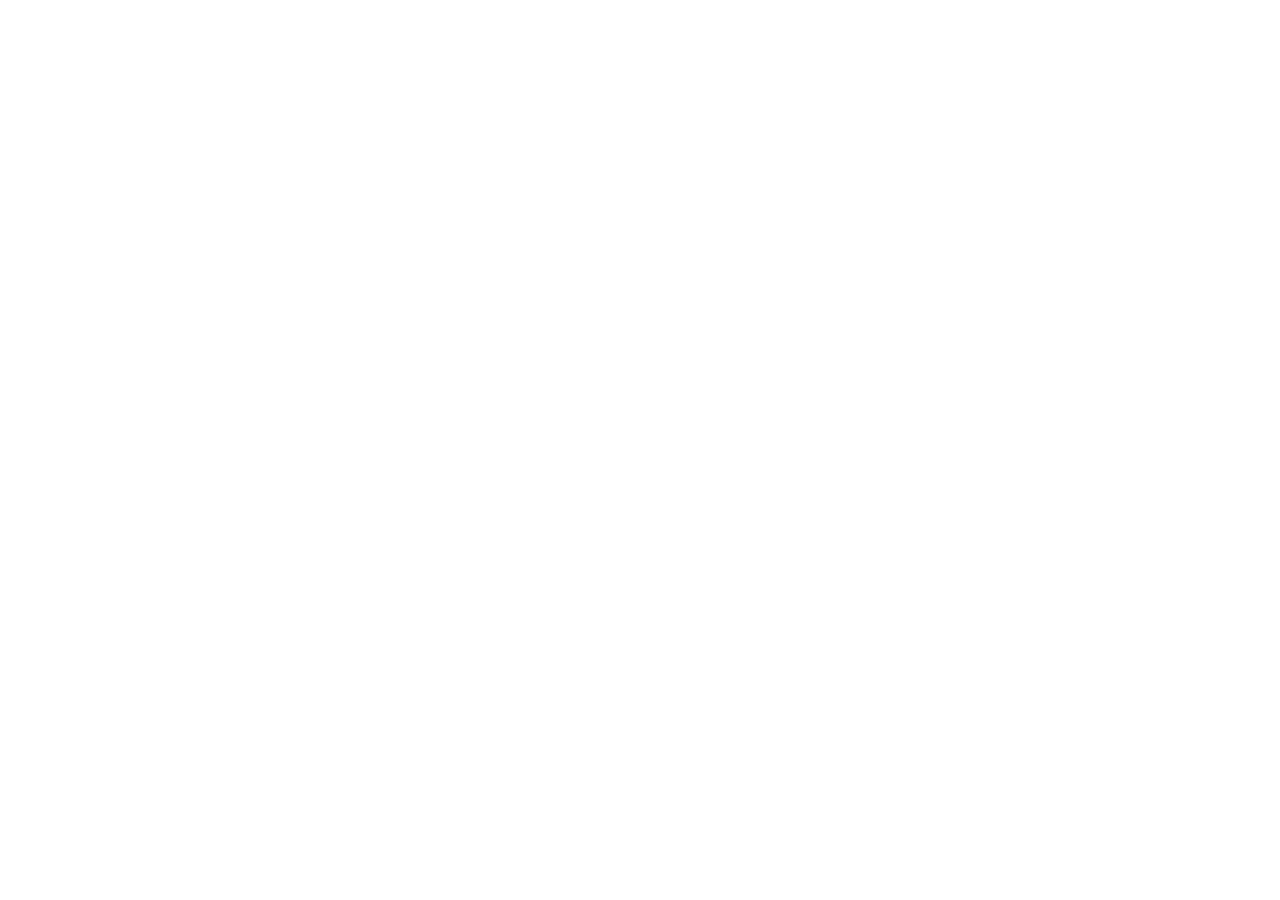
==== commit d4e9482e: "Redirect every edition subpath to lang.rkp.or.id, not just the root The root already redirected, but" ====
--- a/3ngl/index.html
+++ b/3ngl/index.html
@@ -1,114 +1,41 @@
 <!doctype html>
 <html lang="en">
 <head>
-<meta charset="utf-8">
-<meta name="viewport" content="width=device-width, initial-scale=1, viewport-fit=cover">
-<title>3NGL</title>
-<meta name="claude:viewport-fit-sides" content="cover">
-<link rel="preconnect" href="https://fonts.googleapis.com">
-<link rel="preconnect" href="https://fonts.gstatic.com" crossorigin>
-<link rel="stylesheet" href="https://fonts.googleapis.com/css2?family=IBM+Plex+Mono:wght@400;500&family=IBM+Plex+Sans:wght@400;500;600&family=Young+Serif&display=swap">
-<link rel="stylesheet" href="css/style.css">
-<link rel="manifest" href="manifest.webmanifest">
-<meta name="theme-color" content="#1d4e9e">
-<link rel="icon" type="image/png" sizes="192x192" href="icons/icon-192.png">
-<link rel="apple-touch-icon" href="icons/apple-touch-icon.png">
-<script>/* anonymous visit counts (GoatCounter, no cookies), only on the public site */
-if (/(^|\.)verkno\.github\.io$/.test(location.hostname)) { window.goatcounter = { path: function (p) { return p.toLowerCase(); } }; var gc = document.createElement("script"); gc.async = true; gc.setAttribute("data-goatcounter", "https://l4ng.goatcounter.com/count"); gc.src = "https://gc.zgo.at/count.js"; document.head.appendChild(gc); var st = document.createElement("script"); st.src = "../stats.js"; document.head.appendChild(st); }</script>
+  <meta charset="utf-8" />
+  <meta name="viewport" content="width=device-width, initial-scale=1" />
+  <title>This app has moved</title>
+  <meta http-equiv="refresh" content="0; url=https://lang.rkp.or.id/3ngl/" />
+  <link rel="canonical" href="https://lang.rkp.or.id/3ngl/" />
+  <meta name="robots" content="noindex" />
+  <style>
+    body { font-family: system-ui, sans-serif; display: flex; min-height: 100vh;
+           align-items: center; justify-content: center; margin: 0; color: #334155;
+           text-align: center; padding: 24px; }
+    a { color: #5b6ee8; font-weight: 600; }
+    p { margin: 6px 0; }
+  </style>
 </head>
 <body>
-<!-- PAGE:START (everything up to PAGE:END is reused by tools/build_artifact.py) -->
-<header class="wrap masthead">
-  <a class="home" id="home" href="../"><svg viewBox="0 0 16 16" aria-hidden="true"><path d="M10 3 5 8l5 5" fill="none" stroke="currentColor" stroke-width="1.8" stroke-linecap="round" stroke-linejoin="round"/></svg><span data-i18n="home">All apps</span></a>
-  <div class="brand">
-    <h1><svg class="flag" viewBox="0 0 30 20" preserveAspectRatio="none" aria-hidden="true" focusable="false"><rect width="30" height="20" fill="#012169"/><path d="M0 0 30 20M30 0 0 20" stroke="#fff" stroke-width="4"/><path d="M0 0 30 20M30 0 0 20" stroke="#c8102e" stroke-width="1.6"/><path d="M15 0v20M0 10h30" stroke="#fff" stroke-width="6"/><path d="M15 0v20M0 10h30" stroke="#c8102e" stroke-width="3.6"/></svg>3NG<span class="mark">L</span></h1>
-    <p data-i18n="tagline">Czech grammar, A1 to C2. Mark each topic as you learn it.</p>
+  <div>
+    <p>This app has moved to a new home — access it <a href="https://lang.rkp.or.id/3ngl/">here</a>.</p>
+    <p>Aplikasi ini pindah ke rumah baru, silakan akses <a href="https://lang.rkp.or.id/3ngl/">di sini</a>.</p>
   </div>
-  <div class="estimate" aria-live="polite">
-    <div class="big" id="est-big">–</div>
-    <div><div class="label" data-i18n="estimated">Estimated level</div><div class="line" id="est-line"></div></div>
-    <div class="sub" id="est-sub" style="color:var(--muted);font-size:.85rem"></div>
-  </div>
-  <p class="synchint" id="synchint" hidden><span data-i18n="synchint">Want your progress on every device? Connect free sync with a GitHub account. It takes about two minutes, and it's optional: the app works without it.</span> <button type="button" class="tool primary" data-act="synchint-open" data-i18n="synchint_btn">Set up sync</button><button type="button" class="x" data-act="synchint-close" data-i18n-title="synchint_close" title="Hide this tip" aria-label="Hide this tip">×</button></p>
-  <nav class="levels" id="levels" aria-label="Levels"></nav>
-</header>
-
-<div class="toolbar">
-  <div class="wrap">
-    <input class="search" id="search" type="search" placeholder="Search topics, e.g. genitive, aby, půl" data-i18n-ph="search" aria-label="Search">
-    <div class="filters" role="group" aria-label="Show">
-      <button type="button" data-act="filter" data-v="all" aria-pressed="true" data-i18n="f_all">All</button>
-      <button type="button" data-act="filter" data-v="new" aria-pressed="false" data-i18n="f_new">New</button>
-      <button type="button" data-act="filter" data-v="learning" aria-pressed="false" data-i18n="f_learning">Learning</button>
-      <button type="button" data-act="filter" data-v="known" aria-pressed="false" data-i18n="f_known">Known</button>
-    </div>
-    <button type="button" class="tool" data-act="expand-all" data-i18n="expand_all">Expand all</button>
-    <button type="button" class="tool" data-act="collapse-all" data-i18n="collapse_all">Collapse all</button>
-    <button type="button" class="tool" data-act="backup"><span data-i18n="sync_backup">Sync &amp; backup</span><span class="badge" id="sync-badge" hidden title="Syncing with GitHub"></span></button>
-    <div class="lang" role="group" aria-label="Language / Bahasa">
-      <button type="button" data-act="lang" data-v="en" aria-pressed="true" title="English">EN</button>
-      <button type="button" data-act="lang" data-v="id" aria-pressed="false" title="Bahasa Indonesia">ID</button>
-    </div>
-  </div>
-</div>
-
-<div class="wrap">
-  <section class="backup" id="backup" hidden aria-label="Sync and backup">
-    <div class="gist" id="gist">
-      <h3 data-i18n="gist_h">Sync with GitHub</h3>
-      <div id="gist-off">
-        <p class="msg" data-i18n="gist_intro">Keep progress the same on your phone and computer. It's saved in a secret gist in your own GitHub account; nothing goes into the app's repository.</p>
-        <ol class="msg steps">
-          <li data-i18n-html="gist_step0"></li>
-          <li data-i18n-html="gist_step1"></li>
-          <li data-i18n="gist_step2"></li>
-        </ol>
-        <div class="row">
-          <input class="search" id="gist-token" type="password" autocomplete="off" spellcheck="false" placeholder="ghp_…" aria-label="GitHub token">
-          <button type="button" class="tool" data-act="gist-connect" data-i18n="connect">Connect</button>
-        </div>
-      </div>
-      <div id="gist-on" class="row" hidden>
-        <button type="button" class="tool" data-act="gist-sync" data-i18n="sync_now">Sync now</button>
-        <button type="button" class="tool" data-act="gist-disconnect" data-i18n="disconnect">Disconnect</button>
-      </div>
-      <p class="msg" id="gist-status" role="status"></p>
-    </div>
-    <h3 data-i18n="backup_h">Backup</h3>
-    <p class="msg" style="margin:0" id="backup-intro">Progress saves automatically on this device. To move it without GitHub, copy this text and restore it on the other device.</p>
-    <textarea id="backup-text" aria-label="Backup text" spellcheck="false"></textarea>
-    <div class="row">
-      <button type="button" class="tool" data-act="copy" data-i18n="copy">Copy backup</button>
-      <button type="button" class="tool" data-act="restore" data-i18n="restore">Restore from text</button>
-      <button type="button" class="tool danger" data-act="reset" data-i18n="reset">Reset progress</button>
-      <span class="msg" id="backup-msg" role="status"></span>
-    </div>
-  </section>
-</div>
-
-<div class="wrap"><section id="faq" aria-label="FAQ"></section></div>
-
-<main class="wrap" id="main"></main>
-
-<button type="button" id="syncfab" class="syncfab" data-act="syncfab" hidden aria-live="polite"></button>
-
-<footer class="wrap" data-i18n="footer">
-  Levels follow the usual CEFR order for Czech courses; exact placement varies between textbooks.
-  A level counts as reached when you score at least 70% in its exam, or mark 80% of its topics Known.
-</footer>
-<!-- PAGE:END -->
-<script src="js/edition.js"></script>
-<script src="js/data.js"></script>
-<script src="js/reviews.js"></script>
-<script src="js/lang-id.js"></script>
-<script src="js/faq.js"></script>
-<script src="js/words.js"></script>
-<script src="js/exam-a1.js"></script>
-<script src="js/exam-a2.js"></script>
-<script src="js/exam-b1.js"></script>
-<script src="js/exam-b2.js"></script>
-<script src="js/exam-c1.js"></script>
-<script src="js/exam-c2.js"></script>
-<script src="js/app.js"></script>
+  <script>
+    // If an old service worker from this app is still installed in this
+    // browser, this page may not even load until that worker checks for an
+    // update (see sw.js in this same folder) and hands control back. Once
+    // we do get to run, clean up anything left over and go to the new home.
+    if ('serviceWorker' in navigator) {
+      navigator.serviceWorker.getRegistrations().then(function (regs) {
+        regs.forEach(function (r) { r.unregister(); });
+      });
+    }
+    if (window.caches) {
+      caches.keys().then(function (keys) {
+        keys.forEach(function (k) { caches.delete(k); });
+      });
+    }
+    location.replace("https://lang.rkp.or.id/3ngl/");
+  </script>
 </body>
 </html>
